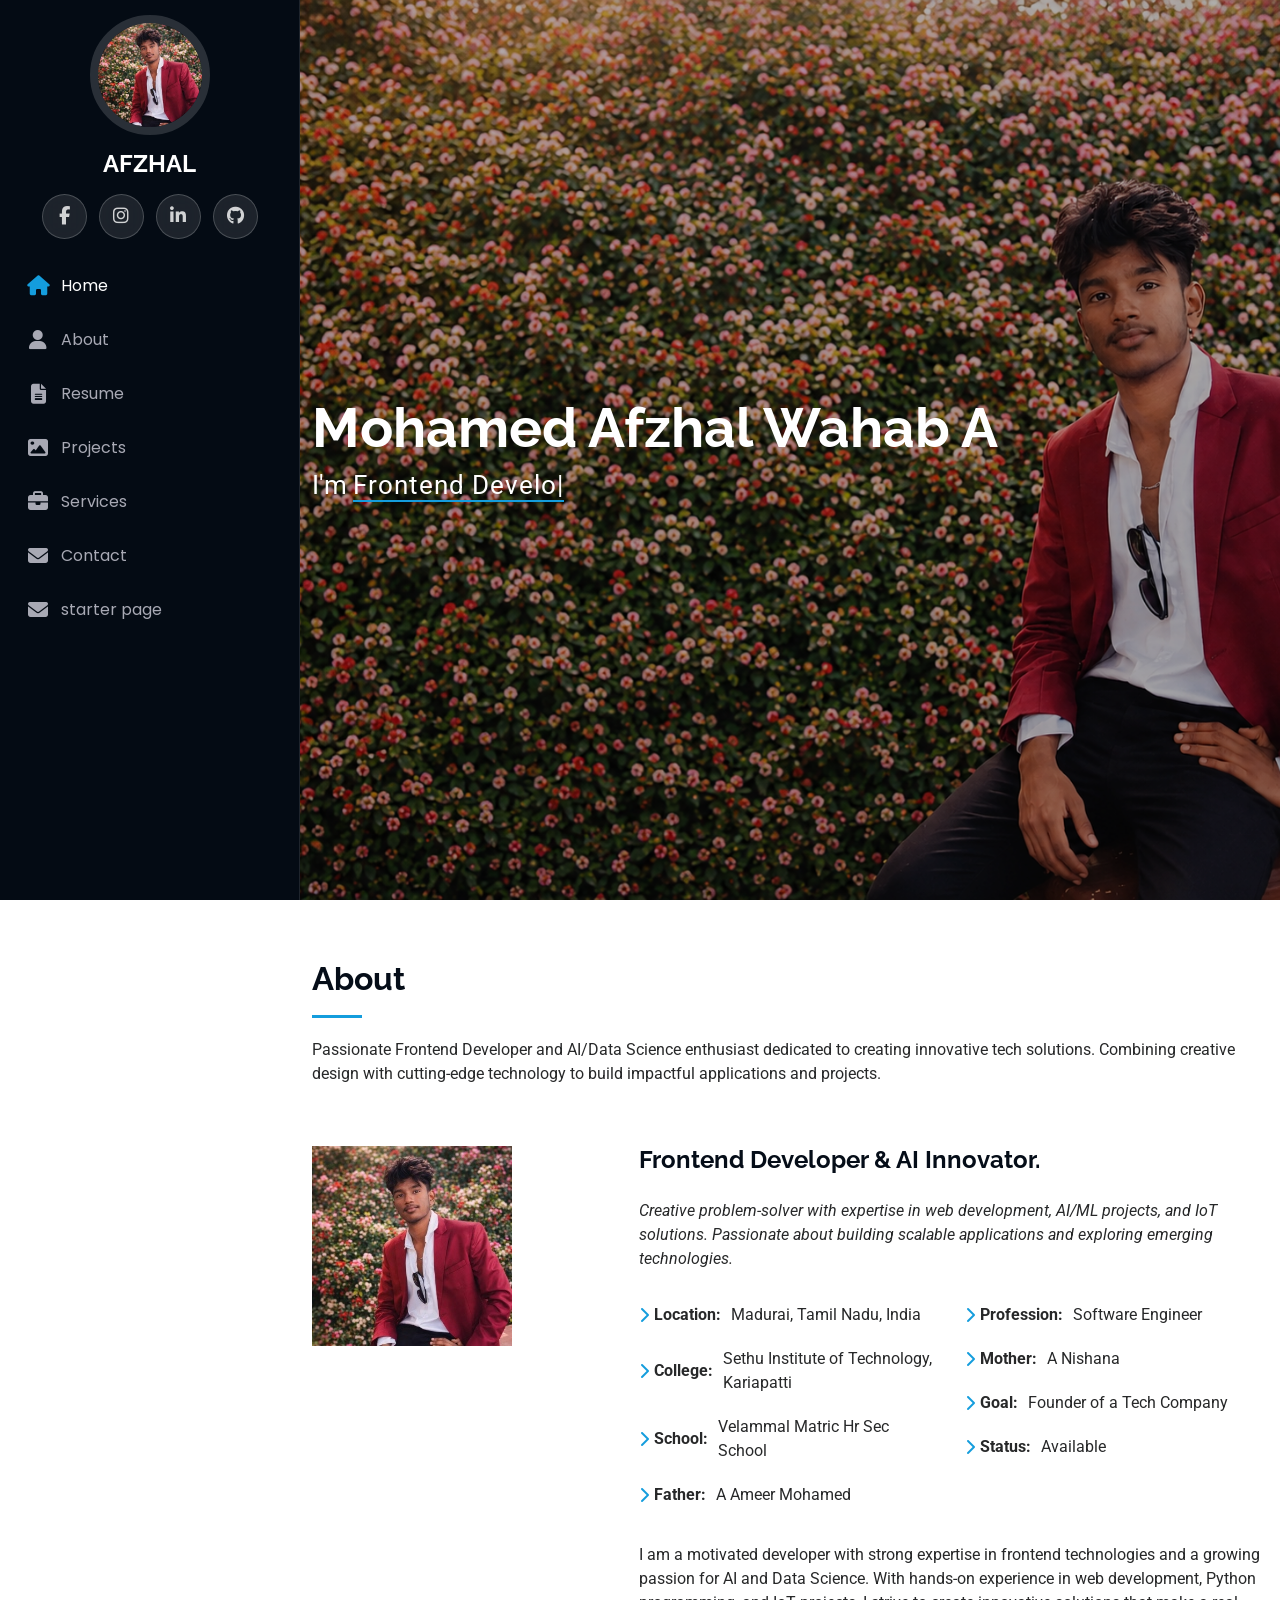
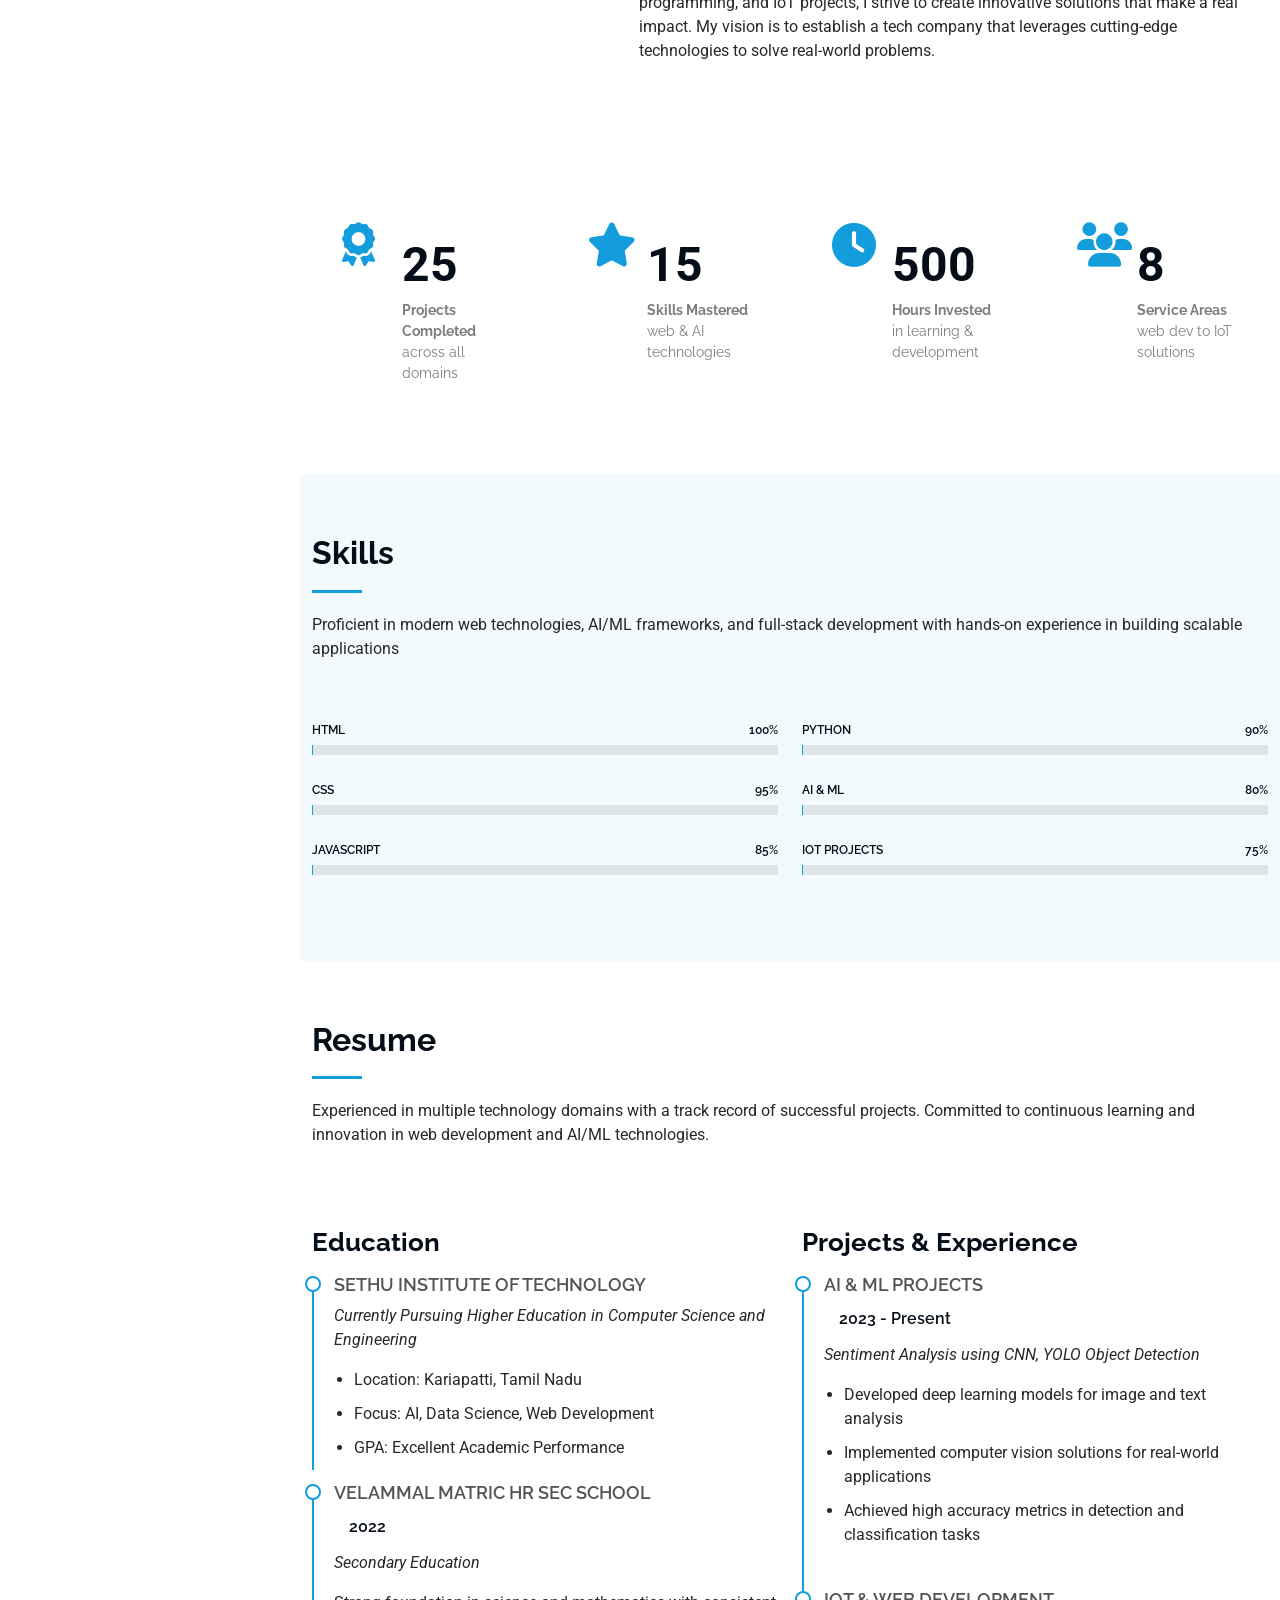
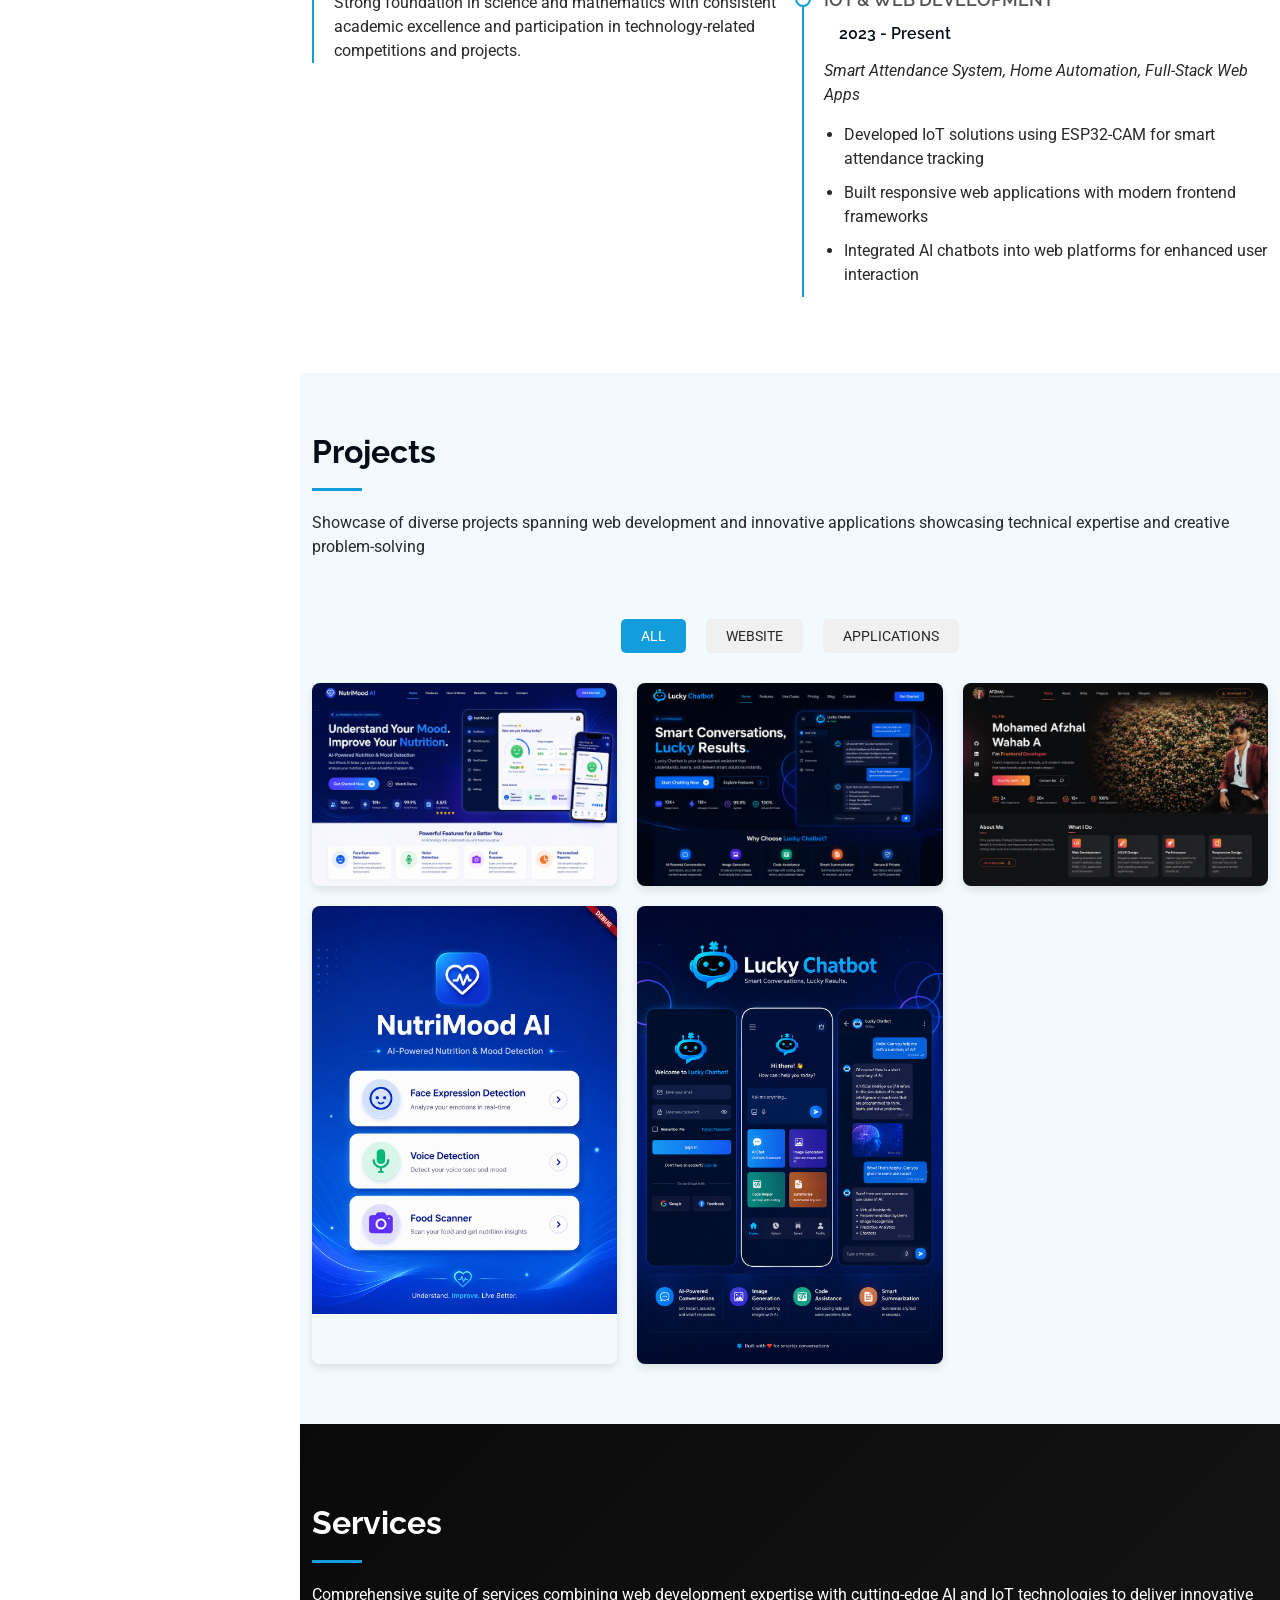
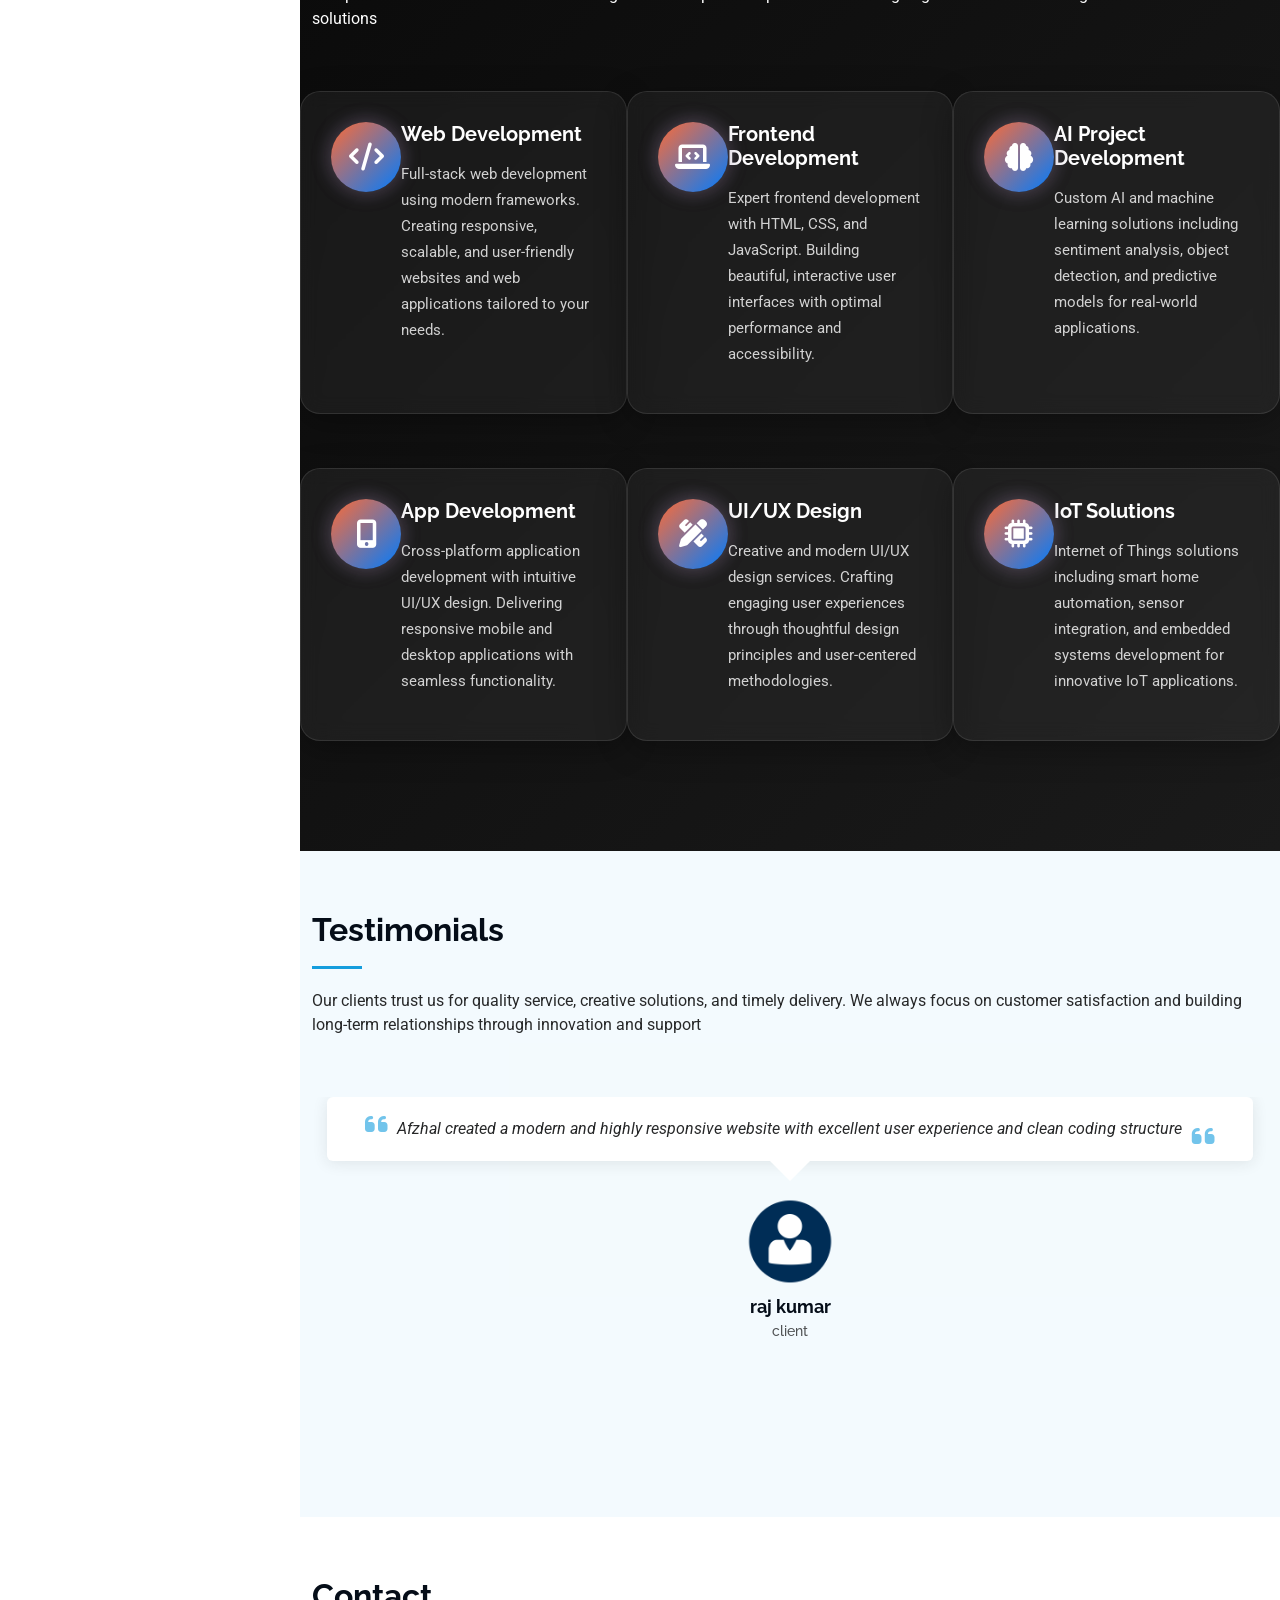
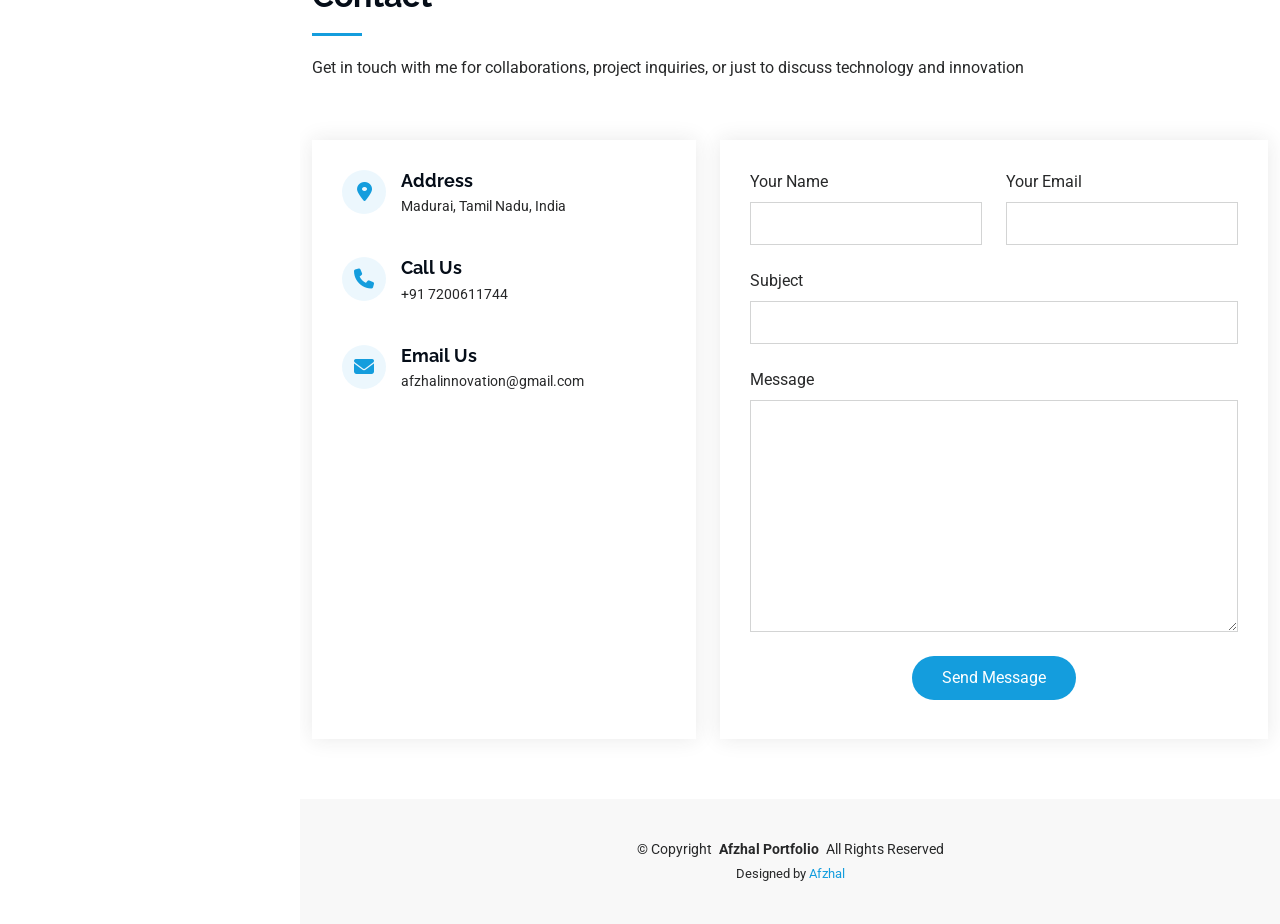
==== index.html @ 077f3b1b "Add files via upload" ====
<!DOCTYPE html>
<html lang="en">

<head>
  <meta charset="utf-8">
  <meta content="width=device-width, initial-scale=1.0" name="viewport">
  <title>Portfolio|AFZHAL</title>
  <meta content="" name="description">
  <meta content="" name="keywords">
  <link
    href="https://fonts.googleapis.com/css2?family=Roboto:ital,wght@0,100;0,300;0,400;0,500;0,700;0,900;1,100;1,300;1,400;1,500;1,700;1,900&family=Poppins:ital,wght@0,100;0,200;0,300;0,400;0,500;0,600;0,700;0,800;0,900;1,100;1,200;1,300;1,400;1,500;1,600;1,700;1,800;1,900&family=Raleway:ital,wght@0,100;0,200;0,300;0,400;0,500;0,600;0,700;0,800;0,900;1,100;1,200;1,300;1,400;1,500;1,600;1,700;1,800;1,900&display=swap"
    rel="stylesheet">
  <link href="assets/vendor/bootstrap/css/bootstrap.min.css" rel="stylesheet">
  <link href="assets/vendor/aos/aos.css" rel="stylesheet">
  <link href="assets/vendor/glightbox/css/glightbox.min.css" rel="stylesheet">
  <link href="assets/vendor/swiper/swiper-bundle.min.css" rel="stylesheet">
  <link rel="stylesheet" href="https://cdnjs.cloudflare.com/ajax/libs/font-awesome/6.5.1/css/all.min.css">
  <link href="assets/css/main.css" rel="stylesheet">


  <!-- Star Trail Animation Styles -->
  <style>
    .star-trail {
      position: fixed;
      pointer-events: none;
      z-index: 9999;
      width: 4px;
      height: 4px;
      background: radial-gradient(circle, #00c8ff 0%, #14aacb 50%, transparent 100%);
      border-radius: 50%;
      box-shadow: 0 0 6px #09c0e0, 0 0 12px #05bff8, 0 0 18px #00d4ff;
      animation: starFade 1.5s ease-out forwards;
    }

    .star-burst {
      position: fixed;
      pointer-events: none;
      z-index: 9999;
      width: 3px;
      height: 3px;
      background: radial-gradient(circle, #ff0000 0%, #db0808 50%, transparent 100%);
      border-radius: 50%;
      box-shadow: 0 0 4px #f50404, 0 0 8px #ff4d00, 0 0 12px #d83208;
      animation: starBurst 1.2s ease-out forwards;
    }

    @keyframes starFade {
      0% {
        opacity: 1;
        transform: scale(1) translateY(0);
      }
      100% {
        opacity: 0;
        transform: scale(0.3) translateY(-30px);
      }
    }

    @keyframes starBurst {
      0% {
        opacity: 1;
        transform: scale(0.5) translate(0, 0);
      }
      50% {
        opacity: 0.8;
        transform: scale(1.2) translate(var(--tx), var(--ty));
      }
      100% {
        opacity: 0;
        transform: scale(0.1) translate(var(--tx), var(--ty));
      }
    }
  </style>


  <!-- Favicon -->
<link rel="icon" type="image/png" sizes="32x32" href="assets/img/favicon.png">

<!-- Apple Touch Icon -->
<link rel="apple-touch-icon" sizes="180x180" href="assets/img/favicon.png">

<!-- Browser Theme Color -->
<meta name="theme-color" content="#0d6efd">
</head>

<body class="index-page">
  <header id="header" class="header d-flex flex-column">
    <i class="header-toggle d-xl-none fas fa-bars"></i>
    <div class="profile-img">
      <img src="assets/img/Firefly 20240618183248 (1)_cropped.png" alt="" class="img-fluid rounded-circle">
    </div>
    <a href="index.html" class="logo d-flex align-items-center justify-content-center">
      <h1 class="sitename">AFZHAL</h1>
    </a>
    <div class="social-links text-center">
      <a href="https://www.facebook.com/share/1cH2dpVrWQ/" class="facebook"><i class="fab fa-facebook-f"></i></a>
      <a href="https://www.instagram.com/afxx._.official?igsh=MWhsZW13aHhzOHo2cQ==" class="instagram"><i class="fab fa-instagram"></i></a>
      <a href="https://www.linkedin.com/in/afzhal-wahab-a-4b5b5b21a/" class="linkedin"><i class="fab fa-linkedin-in"></i></a>
      
      <a href="https://github.com/afzhal2007" class="github"><i class="fab fa-github"></i></a>
    </div>
    <nav id="navmenu" class="navmenu">
      <ul>
        <li><a href="#hero" class="active"><i class="fas fa-home navicon"></i>Home</a></li>
        <li><a href="#about"><i class="fas fa-user navicon"></i> About</a></li>
        <li><a href="#resume"><i class="fas fa-file-lines navicon"></i> Resume</a></li>
        <li><a href="#portfolio"><i class="fas fa-image navicon"></i> Projects</a></li>
        <li><a href="service-details.html"><i class="fas fa-briefcase navicon"></i> Services</a></li>
        <li><a href="#contact"><i class="fas fa-envelope navicon"></i> Contact</a></li>
        <li><a href="starter-page.html"><i class="fas fa-envelope navicon"></i> starter page</a></li>

      </ul>
    </nav>
  </header>
  <main class="main">
    <section id="hero" class="hero section">
      <img src="assets/img/pexels-pixabay-33045.png" alt="" data-aos="fade-in" class="">
      <div class="container" data-aos="fade-up" data-aos-delay="100">
        <h2 style="font-size: 55px;">Mohamed Afzhal Wahab A</h2>
        <p>I'm <span class="typed"
            data-typed-items="Frontend Developer, AI Enthusiast, Data Science Student, Web Designer, Python Developer">Frontend
            Developer</span><span class="typed-cursor typed-cursor--blink" aria-hidden="true"></span><span
            class="typed-cursor typed-cursor--blink" aria-hidden="true"></span></p>
      </div>
    </section>

    <section id="about" class="about section">
      <div class="container section-title" data-aos="fade-up">
        <h2>About</h2>
        <p>Passionate Frontend Developer and AI/Data Science enthusiast dedicated to creating innovative tech solutions.
          Combining creative design with cutting-edge technology to build impactful applications and projects.</p>
      </div>
      <div class="container" data-aos="fade-up" data-aos-delay="100">
        <div class="row gy-4 justify-content-center">
          <div class="col-lg-4">
            <img src="assets/img/my-profile-img.png" class="img-fluid" alt="">
          </div>
          <div class="col-lg-8 content">
            <h2>Frontend Developer &amp; AI Innovator.</h2>
            <p class="fst-italic py-3">Creative problem-solver with expertise in web development, AI/ML projects, and
              IoT solutions. Passionate about building scalable applications and exploring emerging technologies.</p>
            <div class="row">
              <div class="col-lg-6">
                <ul>
                  <li><i class="fas fa-chevron-right"></i> <strong>Location:</strong> <span>Madurai, Tamil Nadu,
                      India</span></li>
                  <li><i class="fas fa-chevron-right"></i> <strong>College:</strong> <span>Sethu Institute of Technology,
                      Kariapatti</span></li>
                  <li><i class="fas fa-chevron-right"></i> <strong>School:</strong> <span>Velammal Matric Hr Sec
                      School</span></li>
                  <li><i class="fas fa-chevron-right"></i> <strong>Father:</strong> <span>A Ameer Mohamed</span></li>
                </ul>
              </div>
              <div class="col-lg-6">
                <ul>
                  <li><i class="fas fa-chevron-right"></i> <strong>Profession:</strong> <span>Software Engineer</span>
                  </li>
                  <li><i class="fas fa-chevron-right"></i> <strong>Mother:</strong> <span>A Nishana</span></li>
                  <li><i class="fas fa-chevron-right"></i> <strong>Goal:</strong> <span>Founder of a Tech Company</span>
                  </li>
                  <li><i class="fas fa-chevron-right"></i> <strong>Status:</strong> <span>Available</span></li>
                </ul>
              </div>
            </div>
            <p class="py-3">I am a motivated developer with strong expertise in frontend technologies and a growing
              passion for AI and Data Science. With hands-on experience in web development, Python programming, and IoT
              projects, I strive to create innovative solutions that make a real impact. My vision is to establish a
              tech company that leverages cutting-edge technologies to solve real-world problems.</p>
          </div>
        </div>
      </div>
    </section>
    <section id="stats" class="stats section">
      <div class="container" data-aos="fade-up" data-aos-delay="100">
        <div class="row gy-4">
          <div class="col-lg-3 col-md-6">
            <div class="stats-item">
              <i class="fas fa-award"></i>
              <span data-purecounter-start="0" data-purecounter-end="25" data-purecounter-duration="1"
                class="purecounter"></span>
              <p><strong>Projects Completed</strong> <span>across all domains</span></p>
            </div>
          </div>
          <div class="col-lg-3 col-md-6">
            <div class="stats-item">
              <i class="fas fa-star"></i>
              <span data-purecounter-start="0" data-purecounter-end="15" data-purecounter-duration="1"
                class="purecounter"></span>
              <p><strong>Skills Mastered</strong> <span>web & AI technologies</span></p>
            </div>
          </div>
          <div class="col-lg-3 col-md-6">
            <div class="stats-item">
              <i class="fas fa-clock"></i>
              <span data-purecounter-start="0" data-purecounter-end="500" data-purecounter-duration="1"
                class="purecounter"></span>
              <p><strong>Hours Invested</strong> <span>in learning & development</span></p>
            </div>
          </div>
          <div class="col-lg-3 col-md-6">
            <div class="stats-item">
              <i class="fas fa-users"></i>
              <span data-purecounter-start="0" data-purecounter-end="8" data-purecounter-duration="1"
                class="purecounter"></span>
              <p><strong>Service Areas</strong> <span>web dev to IoT solutions</span></p>
            </div>
          </div>
        </div>
      </div>
    </section>
    <section id="skills" class="skills section">
      <div class="container section-title" data-aos="fade-up">
        <h2>Skills</h2>
        <p>Proficient in modern web technologies, AI/ML frameworks, and full-stack development with hands-on experience
          in building scalable applications</p>
      </div>
      <div class="container" data-aos="fade-up" data-aos-delay="100">
        <div class="row skills-content skills-animation">
          <div class="col-lg-6">
            <div class="progress">
              <span class="skill"><span>HTML</span> <i class="val">100%</i></span>
              <div class="progress-bar-wrap">
                <div class="progress-bar" role="progressbar" aria-valuenow="100" aria-valuemin="0" aria-valuemax="100">
                </div>
              </div>
            </div>
            <div class="progress">
              <span class="skill"><span>CSS</span> <i class="val">95%</i></span>
              <div class="progress-bar-wrap">
                <div class="progress-bar" role="progressbar" aria-valuenow="95" aria-valuemin="0" aria-valuemax="100">
                </div>
              </div>
            </div>
            <div class="progress">
              <span class="skill"><span>JavaScript</span> <i class="val">85%</i></span>
              <div class="progress-bar-wrap">
                <div class="progress-bar" role="progressbar" aria-valuenow="85" aria-valuemin="0" aria-valuemax="100">
                </div>
              </div>
            </div>
          </div>
          <div class="col-lg-6">
            <div class="progress">
              <span class="skill"><span>Python</span> <i class="val">90%</i></span>
              <div class="progress-bar-wrap">
                <div class="progress-bar" role="progressbar" aria-valuenow="90" aria-valuemin="0" aria-valuemax="100">
                </div>
              </div>
            </div>
            <div class="progress">
              <span class="skill"><span>AI &amp; ML</span> <i class="val">80%</i></span>
              <div class="progress-bar-wrap">
                <div class="progress-bar" role="progressbar" aria-valuenow="80" aria-valuemin="0" aria-valuemax="100">
                </div>
              </div>
            </div>
            <div class="progress">
              <span class="skill"><span>IoT Projects</span> <i class="val">75%</i></span>
              <div class="progress-bar-wrap">
                <div class="progress-bar" role="progressbar" aria-valuenow="75" aria-valuemin="0" aria-valuemax="100">
                </div>
              </div>
            </div>
          </div>
        </div>
      </div>
    </section>
    <section id="resume" class="resume section">
      <div class="container section-title" data-aos="fade-up">
        <h2>Resume</h2>
        <p>Experienced in multiple technology domains with a track record of successful projects. Committed to
          continuous learning and innovation in web development and AI/ML technologies.</p>
      </div>
      <div class="container">
        <div class="row">
          <div class="col-lg-6" data-aos="fade-up" data-aos-delay="100">
            <h3 class="resume-title">Education</h3>
            <div class="resume-item pb-0">
              <h4>Sethu Institute of Technology</h4>
              <p><em>Currently Pursuing Higher Education in Computer Science and Engineering</em></p>
              <ul>
                <li>Location: Kariapatti, Tamil Nadu</li>
                <li>Focus: AI, Data Science, Web Development</li>
                <li>GPA: Excellent Academic Performance</li>
              </ul>
            </div>
            <div class="resume-item">
              <h4>Velammal Matric Hr Sec School</h4>
              <h5>2022</h5>
              <p><em>Secondary Education</em></p>
              <p>Strong foundation in science and mathematics with consistent academic excellence and participation in
                technology-related competitions and projects.</p>
            </div>
          </div>
          <div class="col-lg-6" data-aos="fade-up" data-aos-delay="200">
            <h3 class="resume-title">Projects &amp; Experience</h3>
            <div class="resume-item">
              <h4>AI &amp; ML Projects</h4>
              <h5>2023 - Present</h5>
              <p><em>Sentiment Analysis using CNN, YOLO Object Detection</em></p>
              <ul>
                <li>Developed deep learning models for image and text analysis</li>
                <li>Implemented computer vision solutions for real-world applications</li>
                <li>Achieved high accuracy metrics in detection and classification tasks</li>
              </ul>
            </div>
            <div class="resume-item">
              <h4>IoT &amp; Web Development</h4>
              <h5>2023 - Present</h5>
              <p><em>Smart Attendance System, Home Automation, Full-Stack Web Apps</em></p>
              <ul>
                <li>Developed IoT solutions using ESP32-CAM for smart attendance tracking</li>
                <li>Built responsive web applications with modern frontend frameworks</li>
                <li>Integrated AI chatbots into web platforms for enhanced user interaction</li>
              </ul>
            </div>
          </div>
        </div>
      </div>
    </section>
    <section id="portfolio" class="portfolio section">
      <div class="container section-title" data-aos="fade-up">
        <h2>Projects</h2>
        <p>Showcase of diverse projects spanning web development and innovative applications
          showcasing technical expertise and creative problem-solving</p>
      </div>
      <div class="container">
        <ul class="portfolio-filters" data-aos="fade-up" data-aos-delay="100">
          <li data-filter="all" class="active">ALL</li>
          <li data-filter="website">WEBSITE</li>
          <li data-filter="application">APPLICATIONS</li>
        </ul>
        <div class="portfolio-container" data-aos="fade-up" data-aos-delay="200">
          <div class="portfolio-item" data-category="website">
            <img src="assets/img/portfolio/app-3.png" alt="Nutri Mood Website">
            <div class="portfolio-info">
              <h4>Nutri Mood Website</h4>
              <p>MoodBite helps users improve their health and mood through smart nutrition and wellness guidance</p>
              <a href="assets/img/portfolio/app-3.png" class="glightbox preview-link" title="Nutri Mood Website"><i class="fas fa-search-plus"></i></a>
              <a href="portfolio-details.html" class="details-link" title="More Details"><i class="fas fa-arrow-up-right-from-square"></i></a>
            </div>
          </div>
          <div class="portfolio-item" data-category="website">
            <img src="assets/img/portfolio/app-4.png" alt="Smart Attendance System">
            <div class="portfolio-info">
              <h4>Smart Attendance System</h4>
              <p>ESP32-CAM based automated attendance system with facial recognition</p>
              <a href="assets/img/portfolio/app-4.png" class="glightbox preview-link" title="Smart Attendance System"><i class="fas fa-search-plus"></i></a>
              <a href="portfolio-details.html" class="details-link" title="More Details"><i class="fas fa-arrow-up-right-from-square"></i></a>
            </div>
          </div>
          <div class="portfolio-item" data-category="website">
            <img src="assets/img/portfolio/app-5.png" alt="Portfolio Website">
            <div class="portfolio-info">
              <h4>Portfolio Website</h4>
              <p>Modern responsive portfolio showcasing projects and skills</p>
              <a href="assets/img/portfolio/app-5.png" class="glightbox preview-link" title="Portfolio Website"><i class="fas fa-search-plus"></i></a>
              <a href="portfolio-details.html" class="details-link" title="More Details"><i class="fas fa-arrow-up-right-from-square"></i></a>
            </div>
          </div>
          <div class="portfolio-item" data-category="application">
            <img src="assets/img/portfolio/app-1.png" alt="YOLO Object Detection">
            <div class="portfolio-info">
              <h4>YOLO Object Detection</h4>
              <p>Real-time object detection system using YOLO framework</p>
              <a href="assets/img/portfolio/app-1.png" class="glightbox preview-link" title="YOLO Object Detection"><i class="fas fa-search-plus"></i></a>
              <a href="portfolio-details.html" class="details-link" title="More Details"><i class="fas fa-arrow-up-right-from-square"></i></a>
            </div>
          </div>
          <div class="portfolio-item" data-category="application">
            <img src="assets/img/portfolio/app-2.png" alt="Lucky Chatbot App">
            <div class="portfolio-info">
              <h4>Lucky Chatbot App</h4>
              <p>Intelligent conversational AI integrated into responsive app platform</p>
              <a href="assets/img/portfolio/app-2.png" class="glightbox preview-link" title="Lucky Chatbot App"><i class="fas fa-search-plus"></i></a>
              <a href="portfolio-details.html" class="details-link" title="More Details"><i class="fas fa-arrow-up-right-from-square"></i></a>
            </div>
          </div>
        </div>
      </div>
    </section>
    <section id="services" class="services section">
      <div class="container section-title" data-aos="fade-up">
        <h2>Services</h2>
        <p>Comprehensive suite of services combining web development expertise with cutting-edge AI and IoT technologies
          to deliver innovative solutions</p>
      </div>
      <div class="container">
        <div class="row gy-4">
          <div class="col-lg-4 col-md-6 service-item d-flex" data-aos="fade-up" data-aos-delay="100">
            <div class="icon flex-shrink-0"><i class="fas fa-code"></i></div>
            <div>
              <h4 class="title"><a href="service-details.html" class="stretched-link">Web Development</a></h4>
              <p class="description">Full-stack web development using modern frameworks. Creating responsive, scalable,
                and user-friendly websites and web applications tailored to your needs.</p>
            </div>
          </div>
          <div class="col-lg-4 col-md-6 service-item d-flex" data-aos="fade-up" data-aos-delay="200">
            <div class="icon flex-shrink-0"><i class="fas fa-laptop-code"></i></div>
            <div>
              <h4 class="title"><a href="service-details.html" class="stretched-link">Frontend Development</a></h4>
              <p class="description">Expert frontend development with HTML, CSS, and JavaScript. Building beautiful,
                interactive user interfaces with optimal performance and accessibility.</p>
            </div>
          </div>
          <div class="col-lg-4 col-md-6 service-item d-flex" data-aos="fade-up" data-aos-delay="300">
            <div class="icon flex-shrink-0"><i class="fas fa-brain"></i></div>
            <div>
              <h4 class="title"><a href="service-details.html" class="stretched-link">AI Project Development</a></h4>
              <p class="description">Custom AI and machine learning solutions including sentiment analysis, object
                detection, and predictive models for real-world applications.</p>
            </div>
          </div>
          <div class="col-lg-4 col-md-6 service-item d-flex" data-aos="fade-up" data-aos-delay="400">
            <div class="icon flex-shrink-0"><i class="fas fa-mobile-screen-button"></i></div>
            <div>
              <h4 class="title"><a href="service-details.html" class="stretched-link">App Development</a></h4>
              <p class="description">Cross-platform application development with intuitive UI/UX design. Delivering
                responsive mobile and desktop applications with seamless functionality.</p>
            </div>
          </div>
          <div class="col-lg-4 col-md-6 service-item d-flex" data-aos="fade-up" data-aos-delay="500">
            <div class="icon flex-shrink-0"><i class="fas fa-pen-ruler"></i></div>
            <div>
              <h4 class="title"><a href="service-details.html" class="stretched-link">UI/UX Design</a></h4>
              <p class="description">Creative and modern UI/UX design services. Crafting engaging user experiences
                through thoughtful design principles and user-centered methodologies.</p>
            </div>
          </div>
          <div class="col-lg-4 col-md-6 service-item d-flex" data-aos="fade-up" data-aos-delay="600">
            <div class="icon flex-shrink-0"><i class="fas fa-microchip"></i></div>
            <div>
              <h4 class="title"><a href="service-details.html" class="stretched-link">IoT Solutions</a></h4>
              <p class="description">Internet of Things solutions including smart home automation, sensor integration,
                and embedded systems development for innovative IoT applications.</p>
            </div>
          </div>
        </div>
      </div>
    </section>
    <section id="testimonials" class="testimonials section">
      <div class="container section-title" data-aos="fade-up">
        <h2>Testimonials</h2>
        <p>Our clients trust us for quality service, creative solutions, and timely delivery. We always focus on customer satisfaction and building long-term relationships through innovation and support</p>
      </div>
      <div class="container" data-aos="fade-up" data-aos-delay="100">
        <div class="swiper init-swiper">
          <script type="application/json" class="swiper-config">
            {
              "loop": true,
              "speed": 600,
              "autoplay": {
                "delay": 5000
              },
              "slidesPerView": "auto",
              "pagination": {
                "el": ".swiper-pagination",
                "type": "bullets",
                "clickable": true
              },
              "breakpoints": {
                "320": {
                  "slidesPerView": 1,
                  "spaceBetween": 40
                },
                "1200": {
                  "slidesPerView": 3,
                  "spaceBetween": 1
                }
              }
            }
          </script>
          <div class="swiper-wrapper">
            <div class="swiper-slide">
              <div class="testimonial-item">
                <p><i class="fas fa-quote-left quote-icon-left"></i> <span>Afzhal created a modern and highly responsive website with excellent user experience and clean coding structure</span> <i class="fas fa-quote-right quote-icon-right"></i></p>
                <img src="assets/img/testimonials/testimonials-1.png" class="testimonial-img" alt="">
                <h3>raj kumar</h3>
                <h4>client</h4>
              </div>
            </div>
            <div class="swiper-slide">
              <div class="testimonial-item">
                <p><i class="fas fa-quote-left quote-icon-left"></i> <span>The project was delivered on time with premium-quality design and smooth performance</span> <i class="fas fa-quote-right quote-icon-right"></i></p>
                <img src="assets/img/testimonials/testimonials-2.png" class="testimonial-img" alt="">
                <h3>Deepak</h3>
                <h4>client</h4>
              </div>
            </div>
            <div class="swiper-slide">
              <div class="testimonial-item">
                <p><i class="fas fa-quote-left quote-icon-left"></i> <span>Creative developer with innovative ideas in AI, IoT, and full-stack web projects</span> <i class="fas fa-quote-right quote-icon-right"></i></p>
                <img src="assets/img/testimonials/testimonials-3.png" class="testimonial-img" alt="">
                <h3>Priya</h3>
                <h4>client</h4>
              </div>
            </div>
            <div class="swiper-slide">
              <div class="testimonial-item">
                <p><i class="fas fa-quote-left quote-icon-left"></i> <span>Afzhal has strong problem-solving skills and builds smart solutions using modern technologies</span> <i class="fas fa-quote-right quote-icon-right"></i></p>
                <img src="assets/img/testimonials/testimonials-4.png" class="testimonial-img" alt="">

                <h3>Bala</h3>
                <h4>client</h4>
              </div>
            </div>
            <div class="swiper-slide">
              <div class="testimonial-item">
                <p><i class="fas fa-quote-left quote-icon-left"></i> <span>One of the most dedicated student developers with excellent technical and design skills</span> <i class="fas fa-quote-right quote-icon-right"></i></p>
                <img src="assets/img/testimonials/testimonials-5.png" class="testimonial-img" alt="">
                <h3>Varshan kumar</h3>
                <h4>client</h4>
              </div>
            </div>
          </div>
          <div class="swiper-pagination"></div>
        </div>
      </div>
    </section>
    <section id="contact" class="contact section">
      <div class="container section-title" data-aos="fade-up">
        <h2>Contact</h2>
        <p>Get in touch with me for collaborations, project inquiries, or just to discuss technology and innovation</p>
      </div>
      <div class="container" data-aos="fade-up" data-aos-delay="100">
        <div class="row gy-4">
          <div class="col-lg-5">
            <div class="info-wrap">
              <div class="info-item d-flex" data-aos="fade-up" data-aos-delay="200">
                <i class="fas fa-map-marker-alt flex-shrink-0"></i>
                <div>
                  <h3>Address</h3>
                  <p>Madurai, Tamil Nadu, India</p>
                </div>
              </div>
              <div class="info-item d-flex" data-aos="fade-up" data-aos-delay="300">
                <i class="fas fa-phone flex-shrink-0"></i>
                <div>
                  <h3>Call Us</h3>
                  <p>+91 7200611744</p>
                </div>
              </div>
              <div class="info-item d-flex" data-aos="fade-up" data-aos-delay="400">
                <i class="fas fa-envelope flex-shrink-0"></i>
                <div>
                  <h3>Email Us</h3>
                  <p>afzhalinnovation@gmail.com</p>
                </div>
              </div>
              <iframe
                src="https://www.google.com/maps/embed?pb=!1m18!1m12!1m3!1d3932.9869969823215!2d78.12146!3d9.9252!2m3!1f0!2f0!3f0!3m2!1i1024!2i768!4f13.1!3m3!1m2!1s0x3b00c58ff27f3f9b%3A0x7c0e0c0c0c0c0c0c!2sMadurai%2C%20Tamil%20Nadu!5e0!3m2!1sen!2sin!4v1676961268712"
                frameborder="0" style="border:0; width: 100%; height: 270px;" allowfullscreen="" loading="lazy"
                referrerpolicy="no-referrer-when-downgrade"></iframe>
            </div>
          </div>
          <div class="col-lg-7">
            <form action="forms/contact.php" method="post" class="php-email-form" data-aos="fade-up"
              data-aos-delay="200">
              <div class="row gy-4">
                <div class="col-md-6">
                  <label for="name-field" class="pb-2">Your Name</label>
                  <input type="text" name="name" id="name-field" class="form-control" required="">
                </div>
                <div class="col-md-6">
                  <label for="email-field" class="pb-2">Your Email</label>
                  <input type="email" class="form-control" name="email" id="email-field" required="">
                </div>
                <div class="col-md-12">
                  <label for="subject-field" class="pb-2">Subject</label>
                  <input type="text" class="form-control" name="subject" id="subject-field" required="">
                </div>
                <div class="col-md-12">
                  <label for="message-field" class="pb-2">Message</label>
                  <textarea class="form-control" name="message" rows="10" id="message-field" required=""></textarea>
                </div>
                <div class="col-md-12 text-center">
                  <div class="loading">Loading</div>
                  <div class="error-message"></div>
                  <div class="sent-message">Your message has been sent. Thank you!</div>
                  <button type="submit">Send Message</button>
                </div>
              </div>
            </form>
          </div>
        </div>
      </div>
    </section>
  </main>
  <footer id="footer" class="footer position-relative">
    <div class="container">
      <div class="copyright text-center">
        <p>© <span>Copyright</span> <strong class="px-1 sitename">Afzhal Portfolio</strong> <span>All Rights Reserved</span>
        </p>
      </div>
      <div class="credits">
        Designed by <a href="#">Afzhal</a>
      </div>
    </div>
  </footer>
  <a href="#" id="scroll-top" class="scroll-top d-flex align-items-center justify-content-center"><i
      class="fas fa-arrow-up"></i></a>
  <div id="preloader"></div>
  <script src="assets/vendor/bootstrap/js/bootstrap.bundle.min.js"></script>
  <script src="assets/vendor/php-email-form/validate.js"></script>
  <script src="assets/vendor/aos/aos.js"></script>
  <script src="assets/vendor/typed.js/typed.umd.js"></script>
  <script src="assets/vendor/purecounter/purecounter_vanilla.js"></script>
  <script src="assets/vendor/waypoints/noframework.waypoints.js"></script>
  <script src="assets/vendor/glightbox/js/glightbox.min.js"></script>
  <script src="assets/vendor/swiper/swiper-bundle.min.js"></script>
  <script src="assets/js/main.js"></script>

  <!-- Star Trail Animation JavaScript -->
  <script>
    class StarTrail {
      constructor() {
        this.stars = [];
        this.maxStars = 50; // Limit for performance
        this.lastMouseX = 0;
        this.lastMouseY = 0;
        this.throttleDelay = 16; // ~60fps
        this.lastTrailTime = 0;

        this.init();
      }

      init() {
        // Mouse events
        document.addEventListener('mousemove', this.handleMouseMove.bind(this));
        document.addEventListener('click', this.handleClick.bind(this));

        // Touch events for mobile
        document.addEventListener('touchmove', this.handleTouchMove.bind(this), { passive: true });
        document.addEventListener('touchstart', this.handleTouchStart.bind(this), { passive: true });

        // Cleanup old stars periodically
        setInterval(() => this.cleanup(), 1000);
      }

      handleMouseMove(e) {
        const now = Date.now();
        if (now - this.lastTrailTime < this.throttleDelay) return;

        this.lastTrailTime = now;
        this.createTrailStar(e.clientX, e.clientY);
      }

      handleTouchMove(e) {
        const now = Date.now();
        if (now - this.lastTrailTime < this.throttleDelay) return;

        this.lastTrailTime = now;
        const touch = e.touches[0];
        this.createTrailStar(touch.clientX, touch.clientY);
      }

      handleClick(e) {
        this.createBurst(e.clientX, e.clientY);
      }

      handleTouchStart(e) {
        const touch = e.touches[0];
        this.createBurst(touch.clientX, touch.clientY);
      }

      createTrailStar(x, y) {
        if (this.stars.length >= this.maxStars) {
          this.cleanup();
        }

        const star = document.createElement('div');
        star.className = 'star-trail';
        star.style.left = x - 2 + 'px'; // Center the star
        star.style.top = y - 2 + 'px';

        document.body.appendChild(star);
        this.stars.push(star);

        // Remove star after animation
        setTimeout(() => {
          if (star.parentNode) {
            star.parentNode.removeChild(star);
            const index = this.stars.indexOf(star);
            if (index > -1) this.stars.splice(index, 1);
          }
        }, 1500);
      }

      createBurst(x, y) {
        const burstCount = Math.random() * 8 + 12; // 12-20 stars

        for (let i = 0; i < burstCount; i++) {
          setTimeout(() => {
            this.createBurstStar(x, y);
          }, i * 20); // Stagger the burst
        }
      }

      createBurstStar(centerX, centerY) {
        if (this.stars.length >= this.maxStars) {
          this.cleanup();
        }

        const star = document.createElement('div');
        star.className = 'star-burst';
        star.style.left = centerX - 1.5 + 'px';
        star.style.top = centerY - 1.5 + 'px';

        // Random direction for burst
        const angle = Math.random() * Math.PI * 2;
        const distance = Math.random() * 100 + 50;
        const tx = Math.cos(angle) * distance;
        const ty = Math.sin(angle) * distance;

        star.style.setProperty('--tx', tx + 'px');
        star.style.setProperty('--ty', ty + 'px');

        document.body.appendChild(star);
        this.stars.push(star);

        // Remove star after animation
        setTimeout(() => {
          if (star.parentNode) {
            star.parentNode.removeChild(star);
            const index = this.stars.indexOf(star);
            if (index > -1) this.stars.splice(index, 1);
          }
        }, 1200);
      }

      cleanup() {
        // Remove stars that are no longer in DOM or too old
        this.stars = this.stars.filter(star => {
          if (!star.parentNode) return false;

          const rect = star.getBoundingClientRect();
          // Remove if off screen
          if (rect.bottom < 0 || rect.top > window.innerHeight ||
              rect.right < 0 || rect.left > window.innerWidth) {
            star.parentNode.removeChild(star);
            return false;
          }
          return true;
        });
      }
    }

    // Initialize when DOM is ready
    if (document.readyState === 'loading') {
      document.addEventListener('DOMContentLoaded', () => new StarTrail());
    } else {
      new StarTrail();
    }
  </script>

</body>

</html>
---- assets/css/main.css ----
/**
* Template Name: iPortfolio
* Template URL: https://bootstrapmade.com/iportfolio-bootstrap-portfolio-websites-template/
* Updated: Jun 14 2024 with Bootstrap v5.3.3
* Author: BootstrapMade.com
* License: https://bootstrapmade.com/license/
*/

/*--------------------------------------------------------------
# Font & Color Variables
# Help: https://bootstrapmade.com/color-system/
--------------------------------------------------------------*/
/* Fonts */
:root {
  --default-font: "Roboto",  system-ui, -apple-system, "Segoe UI", Roboto, "Helvetica Neue", Arial, "Noto Sans", "Liberation Sans", sans-serif, "Apple Color Emoji", "Segoe UI Emoji", "Segoe UI Symbol", "Noto Color Emoji";
  --heading-font: "Raleway",  sans-serif;
  --nav-font: "Poppins",  sans-serif;
}

/* Global Colors - The following color variables are used throughout the website. Updating them here will change the color scheme of the entire website */
:root { 
  --background-color: #ffffff; /* Background color for the entire website, including individual sections */
  --default-color: #272829; /* Default color used for the majority of the text content across the entire website */
  --heading-color: #050d18; /* Color for headings, subheadings and title throughout the website */
  --accent-color: #149ddd; /* Accent color that represents your brand on the website. It's used for buttons, links, and other elements that need to stand out */
  --contrast-color: #ffffff; /* The contrast color is used for elements when the background color is one of the heading, accent, or default colors. Its purpose is to ensure proper contrast and readability when placed over these more dominant colors */
}

/* Nav Menu Colors - The following color variables are used specifically for the navigation menu. They are separate from the global colors to allow for more customization options */
:root {
  --nav-color: #a8a9b4;  /* The default color of the main navmenu links */
  --nav-hover-color: #ffffff; /* Applied to main navmenu links when they are hovered over or active */
  --nav-dropdown-background-color: #ffffff; /* Used as the background color for dropdown items that appear when hovering over primary navigation items */
  --nav-dropdown-color: #212529; /* Used for navigation links of the dropdown items in the navigation menu. */
  --nav-dropdown-hover-color: #149ddd; /* Similar to --nav-hover-color, this color is applied to dropdown navigation links when they are hovered over. */
}

/* Template Custom Colors */
:root {
  --header-background-color: #040b14;
  --header-color: #ffffff;
}

/* Smooth scroll */
:root {
  scroll-behavior: smooth;
}

/*--------------------------------------------------------------
# General
--------------------------------------------------------------*/
body {
  color: var(--default-color);
  background-color: var(--background-color);
  font-family: var(--default-font);
}

a {
  color: var(--accent-color);
  text-decoration: none;
  transition: 0.3s;
}

a:hover {
  color: color-mix(in srgb, var(--accent-color), transparent 25%);
  text-decoration: none;
}

h1,
h2,
h3,
h4,
h5,
h6 {
  color: var(--heading-color);
  font-family: var(--heading-font);
}

/*--------------------------------------------------------------
# Global Header
--------------------------------------------------------------*/
.header {
  --background-color: var(--header-background-color);
  --default-color: var(--header-color);
  --heading-color: var(--header-color);
  color: var(--default-color);
  background-color: var(--background-color);
  position: fixed;
  top: 0;
  left: 0;
  bottom: 0;
  padding: 0 15px;
  width: 300px;
  transition: all ease-in-out 0.3s;
  overflow-y: auto;
  z-index: 997;
  border-right: 1px solid color-mix(in srgb, var(--default-color), transparent 90%);
}

.header .profile-img img {
  margin: 15px auto;
  display: block;
  width: 120px;
  border: 8px solid color-mix(in srgb, var(--default-color), transparent 85%);
}

.header .logo {
  line-height: 1;
  margin-bottom: 15px;
}

.header .logo img {
  max-height: 32px;
  margin-right: 8px;
}

.header .logo h1 {
  font-size: 24px;
  margin: 0;
  font-weight: 700;
  color: var(--heading-color);
}

.header .social-links {
  margin: 0 0 20px 0;
}

.header .social-links a {
  font-size: 18px;
  display: inline-flex;
  align-items: center;
  justify-content: center;
  background: rgba(255, 255, 255, 0.1);
  color: rgba(255, 255, 255, 0.8);
  margin: 0 4px;
  border-radius: 50%;
  text-align: center;
  width: 45px;
  height: 45px;
  transition: all 0.3s ease;
  backdrop-filter: blur(10px);
  border: 1px solid rgba(255, 255, 255, 0.2);
}

.header .social-links a:hover {
  color: #ffffff;
  background: linear-gradient(135deg, #ff6b35, #007bff);
  transform: translateY(-3px);
  box-shadow: 0 5px 15px rgba(255, 107, 53, 0.4), 0 5px 15px rgba(0, 123, 255, 0.4);
}

@media (min-width: 1200px) {

  .header~main,
  .header~#footer {
    margin-left: 300px;
  }
}

@media (max-width: 1199px) {
  .header {
    left: -100%;
  }
}

.header.header-show {
  left: 0;
}

.header .header-toggle {
  color: var(--contrast-color);
  background-color: var(--accent-color);
  font-size: 22px;
  display: flex;
  align-items: center;
  justify-content: center;
  width: 40px;
  height: 40px;
  border-radius: 50%;
  cursor: pointer;
  position: fixed;
  top: 15px;
  right: 15px;
  z-index: 9999;
  transition: background-color 0.3s;
}

.header .header-toggle:hover {
  color: var(--contrast-color);
  background-color: color-mix(in srgb, var(--accent-color) 90%, white 15%);
}

/*--------------------------------------------------------------
# Navigation Menu
--------------------------------------------------------------*/
.mobile-nav-toggle {
  display: none;
}

.navmenu {
  padding: 0;
  z-index: 9997;
}

.navmenu ul {
  list-style: none;
  padding: 0 0 20px 0;
  margin: 0;
}

.navmenu a,
.navmenu a:focus {
  color: var(--nav-color);
  padding: 15px 10px;
  font-family: var(--nav-font);
  font-size: 16px;
  font-weight: 400;
  display: flex;
  align-items: center;
  white-space: nowrap;
  transition: 0.3s;
  width: 100%;
}

.navmenu a .navicon,
.navmenu a:focus .navicon {
  font-size: 20px;
  margin-right: 10px;
  width: 26px;
  text-align: center;
}

.navmenu a .toggle-dropdown,
.navmenu a:focus .toggle-dropdown {
  font-size: 12px;
  line-height: 0;
  margin-left: auto;
  width: 30px;
  height: 30px;
  display: flex;
  align-items: center;
  justify-content: center;
  border-radius: 50%;
  transition: 0.3s;
  flex-shrink: 0;
  background-color: color-mix(in srgb, var(--accent-color), transparent 90%);
}

.navmenu a .toggle-dropdown:hover,
.navmenu a:focus .toggle-dropdown:hover {
  background-color: var(--accent-color);
  color: var(--contrast-color);
}

.navmenu a:hover,
.navmenu .active,
.navmenu .active:focus {
  color: var(--nav-hover-color);
}

.navmenu a:hover .navicon,
.navmenu .active .navicon,
.navmenu .active:focus .navicon {
  color: var(--accent-color);
}

.navmenu .active .toggle-dropdown,
.navmenu .active:focus .toggle-dropdown {
  background-color: var(--accent-color);
  color: var(--contrast-color);
  transform: rotate(180deg);
}

.navmenu .dropdown {
  display: block;
}

.navmenu .dropdown a,
.navmenu .dropdown a:focus {
  color: --nav-dropdown-color;
}

.navmenu .dropdown a:hover,
.navmenu .dropdown .active,
.navmenu .dropdown .active:focus {
  color: var(--nav-dropdown-hover-color);
}

.navmenu .dropdown ul {
  position: static;
  display: none;
  z-index: 99;
  padding: 5px 10px;
  margin: 5px 10px;
  background-color: var(--nav-dropdown-background-color);
  border: 1px solid color-mix(in srgb, var(--default-color), transparent 90%);
  box-shadow: none;
  transition: all 0.5s ease-in-out;
}

.navmenu .dropdown ul ul {
  background-color: rgba(33, 37, 41, 0.1);
}

.navmenu .dropdown>.dropdown-active {
  display: block;
  background-color: rgba(33, 37, 41, 0.03);
}

/*--------------------------------------------------------------
# Global Footer
--------------------------------------------------------------*/
.footer {
  --background-color: color-mix(in srgb, var(--default-color), transparent 97%);
  color: var(--default-color);
  background-color: var(--background-color);
  font-size: 14px;
  padding: 40px 0;
  position: relative;
}

.footer .copyright p {
  margin-bottom: 0;
}

.footer .credits {
  margin-top: 4px;
  font-size: 13px;
  text-align: center;
}

/*--------------------------------------------------------------
# Preloader
--------------------------------------------------------------*/
#preloader {
  position: fixed;
  inset: 0;
  z-index: 999999;
  overflow: hidden;
  background: var(--background-color);
  transition: all 0.6s ease-out;
}

#preloader:before {
  content: "";
  position: fixed;
  top: calc(50% - 30px);
  left: calc(50% - 30px);
  border: 6px solid #ffffff;
  border-color: var(--accent-color) transparent var(--accent-color) transparent;
  border-radius: 50%;
  width: 60px;
  height: 60px;
  animation: animate-preloader 1.5s linear infinite;
}

@keyframes animate-preloader {
  0% {
    transform: rotate(0deg);
  }

  100% {
    transform: rotate(360deg);
  }
}

/*--------------------------------------------------------------
# Scroll Top Button
--------------------------------------------------------------*/
.scroll-top {
  position: fixed;
  visibility: hidden;
  opacity: 0;
  right: 15px;
  bottom: -15px;
  z-index: 99999;
  background-color: var(--accent-color);
  width: 44px;
  height: 44px;
  border-radius: 50px;
  transition: all 0.4s;
}

.scroll-top i {
  font-size: 24px;
  color: var(--contrast-color);
  line-height: 0;
}

.scroll-top:hover {
  background-color: color-mix(in srgb, var(--accent-color), transparent 20%);
  color: var(--contrast-color);
}

.scroll-top.active {
  visibility: visible;
  opacity: 1;
  bottom: 15px;
}

/*--------------------------------------------------------------
# Disable aos animation delay on mobile devices
--------------------------------------------------------------*/
@media screen and (max-width: 768px) {
  [data-aos-delay] {
    transition-delay: 0 !important;
  }
}

/*--------------------------------------------------------------
# Global Page Titles & Breadcrumbs
--------------------------------------------------------------*/
.page-title {
  --background-color: color-mix(in srgb, var(--default-color), transparent 96%);
  color: var(--default-color);
  background-color: var(--background-color);
  padding: 25px 0;
  position: relative;
}

.page-title h1 {
  font-size: 24px;
  font-weight: 700;
}

.page-title .breadcrumbs ol {
  display: flex;
  flex-wrap: wrap;
  list-style: none;
  padding: 0;
  margin: 0;
  font-size: 14px;
  font-weight: 400;
}

.page-title .breadcrumbs ol li+li {
  padding-left: 10px;
}

.page-title .breadcrumbs ol li+li::before {
  content: "/";
  display: inline-block;
  padding-right: 10px;
  color: color-mix(in srgb, var(--default-color), transparent 70%);
}

/*--------------------------------------------------------------
# Global Sections
--------------------------------------------------------------*/
section,
.section {
  color: var(--default-color);
  background-color: var(--background-color);
  padding: 60px 0;
  overflow: clip;
}

/*--------------------------------------------------------------
# Global Section Titles
--------------------------------------------------------------*/
.section-title {
  padding-bottom: 60px;
  position: relative;
}

.section-title h2 {
  font-size: 32px;
  font-weight: 700;
  margin-bottom: 20px;
  padding-bottom: 20px;
  position: relative;
}

.services .section-title h2,
.services .section-title p {
  color: #ffffff;
}

.section-title h2:after {
  content: "";
  position: absolute;
  display: block;
  width: 50px;
  height: 3px;
  background: var(--accent-color);
  left: 0;
  bottom: 0;
}

.section-title p {
  margin-bottom: 0;
}

/*--------------------------------------------------------------
# Hero Section
--------------------------------------------------------------*/
.hero {
  --default-color: #ffffff;
  --background-color: #000000;
  --heading-color: #ffffff;
  width: 100%;
  min-height: 100vh;
  position: relative;
  padding: 80px 0;
  display: flex;
  align-items: center;
  justify-content: center;
}

.hero img {
  position: absolute;
  inset: 0;
  display: block;
  width: 100%;
  height: 100%;
  object-fit: cover;
  z-index: 1;
}

.hero:before {
  content: "";
  background: color-mix(in srgb, var(--background-color), transparent 70%);
  position: absolute;
  inset: 0;
  z-index: 2;
}

.hero .container {
  position: relative;
  z-index: 3;
}

.hero h2 {
  margin: 0;
  font-size: 64px;
  font-weight: 700;
}

.hero p {
  margin: 5px 0 0 0;
  font-size: 26px;
}

.hero p span {
  letter-spacing: 1px;
  border-bottom: 2px solid var(--accent-color);
}

.hero .social-links {
  margin-top: 25px;
}

.hero .social-links a {
  font-size: 24px;
  display: inline-flex;
  align-items: center;
  justify-content: center;
  color: color-mix(in srgb, var(--default-color), transparent 50%);
  line-height: 1;
  margin-right: 20px;
  transition: transform 0.3s, color 0.3s;
}

.hero .social-links a:hover {
  color: var(--accent-color);
}

@media (max-width: 768px) {
  .hero h2 {
    font-size: 32px;
  }

  .hero p {
    font-size: 20px;
  }
}

/*--------------------------------------------------------------
# About Section
--------------------------------------------------------------*/
.about .content h2 {
  font-weight: 700;
  font-size: 24px;
}

.about .content ul {
  list-style: none;
  padding: 0;
}

.about .content ul li {
  margin-bottom: 20px;
  display: flex;
  align-items: center;
}

.about .content ul strong {
  margin-right: 10px;
}

.about .content ul i {
  font-size: 16px;
  margin-right: 5px;
  color: var(--accent-color);
  line-height: 0;
}

/*--------------------------------------------------------------
# Stats Section
--------------------------------------------------------------*/
.stats .stats-item {
  padding: 30px;
  width: 100%;
}

.stats .stats-item i {
  color: var(--accent-color);
  display: block;
  font-size: 44px;
  float: left;
  line-height: 0;
}

.stats .stats-item .purecounter {
  color: var(--heading-color);
  font-size: 48px;
  line-height: 40px;
  display: block;
  font-weight: 700;
  margin-left: 60px;
}

.stats .stats-item p {
  color: color-mix(in srgb, var(--default-color), transparent 40%);
  padding: 15px 0 0 0;
  margin: 0 0 0 60px;
  font-family: var(--heading-font);
  font-size: 14px;
}

/*--------------------------------------------------------------
# Skills Section
--------------------------------------------------------------*/
.skills {
  --background-color: color-mix(in srgb, var(--accent-color), transparent 95%);
}

.skills .progress {
  height: 60px;
  display: block;
  background: none;
  border-radius: 0;
}

.skills .progress .skill {
  color: var(--heading-color);
  padding: 0;
  margin: 0 0 6px 0;
  text-transform: uppercase;
  display: block;
  font-weight: 600;
  font-family: var(--heading-font);
}

.skills .progress .skill .val {
  float: right;
  font-style: normal;
}

.skills .progress-bar-wrap {
  background: color-mix(in srgb, var(--default-color), transparent 90%);
  height: 10px;
}

.skills .progress-bar {
  width: 1px;
  height: 10px;
  transition: 0.9s;
  background-color: var(--accent-color);
}

/*--------------------------------------------------------------
# Resume Section
--------------------------------------------------------------*/
.resume .resume-title {
  color: var(--heading-color);
  font-size: 26px;
  font-weight: 700;
  margin-top: 20px;
  margin-bottom: 20px;
}

.resume .resume-item {
  padding: 0 0 20px 20px;
  margin-top: -2px;
  border-left: 2px solid var(--accent-color);
  position: relative;
}

.resume .resume-item h4 {
  line-height: 18px;
  font-size: 18px;
  font-weight: 600;
  text-transform: uppercase;
  color: color-mix(in srgb, var(--default-color), transparent 20%);
  margin-bottom: 10px;
}

.resume .resume-item h5 {
  font-size: 16px;
  padding: 5px 15px;
  display: inline-block;
  font-weight: 600;
  margin-bottom: 10px;
}

.resume .resume-item ul {
  padding-left: 20px;
}

.resume .resume-item ul li {
  padding-bottom: 10px;
}

.resume .resume-item:last-child {
  padding-bottom: 0;
}

.resume .resume-item::before {
  content: "";
  position: absolute;
  width: 16px;
  height: 16px;
  border-radius: 50px;
  left: -9px;
  top: 0;
  background: var(--background-color);
  border: 2px solid var(--accent-color);
}

/*--------------------------------------------------------------
# Portfolio Section
--------------------------------------------------------------*/
.portfolio {
  --background-color: color-mix(in srgb, var(--accent-color), transparent 95%);
}

.portfolio .portfolio-filters {
  padding: 0;
  margin: 0 auto 20px auto;
  list-style: none;
  text-align: center;
  display: flex;
  justify-content: center;
  gap: 20px;
}

.portfolio .portfolio-filters li {
  cursor: pointer;
  padding: 10px 20px;
  font-size: 14px;
  font-weight: 400;
  line-height: 1;
  text-transform: uppercase;
  margin-bottom: 10px;
  transition: all 0.3s ease-in-out;
  background: #f0f0f0;
  border-radius: 5px;
}

.portfolio .portfolio-filters li:hover,
.portfolio .portfolio-filters li.active {
  background: var(--accent-color);
  color: white;
}

@media (max-width: 575px) {
  .portfolio .portfolio-filters li {
    font-size: 14px;
    padding: 8px 15px;
  }
}

.portfolio .portfolio-container {
  display: grid;
  grid-template-columns: repeat(auto-fill, minmax(300px, 1fr));
  gap: 20px;
  margin-top: 20px;
}

.portfolio .portfolio-item {
  position: relative;
  overflow: hidden;
  border-radius: 8px;
  box-shadow: 0 4px 8px rgba(0,0,0,0.1);
  transition: transform 0.3s;
}

.portfolio .portfolio-item:hover {
  transform: translateY(-5px);
}

.portfolio .portfolio-item img {
  width: 100%;
  height: auto;
  display: block;
  transition: transform 0.3s;
}

.portfolio .portfolio-item:hover img {
  transform: scale(1.1);
}

.portfolio .portfolio-item .portfolio-info {
  opacity: 0;
  position: absolute;
  inset: 0;
  z-index: 3;
  transition: all ease-in-out 0.3s;
  background: rgba(0, 0, 0, 0.6);
  padding: 15px;
  display: flex;
  flex-direction: column;
  justify-content: center;
  align-items: center;
  text-align: center;
}

.portfolio .portfolio-item:hover .portfolio-info {
  opacity: 1;
}

.portfolio .portfolio-item .portfolio-info h4 {
  font-size: 18px;
  font-weight: 600;
  color: #ffffff;
  margin-bottom: 10px;
}

.portfolio .portfolio-item .portfolio-info p {
  font-size: 14px;
  color: rgba(255, 255, 255, 0.8);
  margin-bottom: 15px;
}

.portfolio .portfolio-item .portfolio-info .preview-link,
.portfolio .portfolio-item .portfolio-info .details-link {
  color: #fff;
  font-size: 24px;
  margin: 0 10px;
  transition: 0.3s;
}

.portfolio .portfolio-item .portfolio-info .preview-link:hover,
.portfolio .portfolio-item .portfolio-info .details-link:hover {
  color: var(--accent-color);
}

/*--------------------------------------------------------------
# Services Section
--------------------------------------------------------------*/
.services {
  background: linear-gradient(135deg, #0a0a0a 0%, #1a1a1a 100%);
  padding: 80px 0;
}

.services .service-item {
  background: rgba(255, 255, 255, 0.05);
  backdrop-filter: blur(10px);
  border: 1px solid rgba(255, 255, 255, 0.1);
  border-radius: 20px;
  padding: 30px;
  transition: all 0.4s ease;
  position: relative;
  overflow: hidden;
  box-shadow: 0 8px 32px rgba(0, 0, 0, 0.3);
  margin-bottom: 30px;
}

.services .service-item::before {
  content: '';
  position: absolute;
  top: 0;
  left: -100%;
  width: 100%;
  height: 100%;
  background: linear-gradient(90deg, transparent, rgba(255, 165, 0, 0.1), rgba(0, 123, 255, 0.1), transparent);
  transition: left 0.5s;
}

.services .service-item:hover::before {
  left: 100%;
}

.services .service-item:hover {
  transform: translateY(-10px);
  box-shadow: 0 20px 40px rgba(255, 165, 0, 0.2), 0 20px 40px rgba(0, 123, 255, 0.2);
  border-color: rgba(255, 165, 0, 0.3);
}

.services .service-item .icon {
  background: linear-gradient(135deg, #ff6b35, #007bff);
  display: flex;
  align-items: center;
  justify-content: center;
  width: 70px;
  height: 70px;
  border-radius: 50%;
  transition: all 0.4s ease;
  margin-bottom: 20px;
  position: relative;
  z-index: 2;
  box-shadow: 0 0 20px rgba(255, 107, 53, 0.3), 0 0 20px rgba(0, 123, 255, 0.3);
}

.services .service-item .icon i {
  color: #ffffff;
  font-size: 28px;
  line-height: 0;
}

.services .service-item:hover .icon {
  transform: scale(1.1);
  box-shadow: 0 0 30px rgba(255, 107, 53, 0.5), 0 0 30px rgba(0, 123, 255, 0.5);
}

.services .service-item .title {
  font-weight: 700;
  margin-bottom: 15px;
  font-size: 20px;
  color: #ffffff;
}

.services .service-item .title a {
  color: #ffffff;
  text-decoration: none;
}

.services .service-item .title a:hover {
  color: #ff6b35;
}

.services .service-item .description {
  line-height: 26px;
  font-size: 15px;
  color: rgba(255, 255, 255, 0.8);
  position: relative;
  z-index: 2;
}

@media (max-width: 768px) {
  .services .service-item {
    padding: 20px;
    margin-bottom: 20px;
  }

  .services .service-item .icon {
    width: 60px;
    height: 60px;
  }

  .services .service-item .icon i {
    font-size: 24px;
  }

  .services .service-item .title {
    font-size: 18px;
  }

  .services .service-item .description {
    font-size: 14px;
  }
}

/*--------------------------------------------------------------
# Testimonials Section
--------------------------------------------------------------*/
.testimonials {
  --background-color: color-mix(in srgb, var(--accent-color), transparent 95%);
}

.testimonials .testimonials-carousel,
.testimonials .testimonials-slider {
  overflow: hidden;
}

.testimonials .testimonial-item {
  box-sizing: content-box;
  text-align: center;
  min-height: 320px;
}

.testimonials .testimonial-item .testimonial-img {
  width: 90px;
  border-radius: 50%;
  margin: 0 auto;
}

.testimonials .testimonial-item h3 {
  font-size: 18px;
  font-weight: bold;
  margin: 10px 0 5px 0;
}

.testimonials .testimonial-item h4 {
  font-size: 14px;
  color: color-mix(in srgb, var(--default-color), transparent 20%);
  margin: 0;
}

.testimonials .testimonial-item .quote-icon-left,
.testimonials .testimonial-item .quote-icon-right {
  color: color-mix(in srgb, var(--accent-color), transparent 40%);
  font-size: 26px;
  line-height: 0;
}

.testimonials .testimonial-item .quote-icon-left {
  display: inline-block;
  left: -5px;
  position: relative;
}

.testimonials .testimonial-item .quote-icon-right {
  display: inline-block;
  right: -5px;
  position: relative;
  top: 10px;
  transform: scale(-1, -1);
}

.testimonials .testimonial-item p {
  font-style: italic;
  margin: 0 15px 15px 15px;
  padding: 20px;
  background-color: var(--contrast-color);
  position: relative;
  margin-bottom: 35px;
  border-radius: 6px;
  box-shadow: 0px 2px 15px color-mix(in srgb, var(--default-color), transparent 90%);
}

.testimonials .testimonial-item p::after {
  content: "";
  width: 0;
  height: 0;
  border-top: 20px solid var(--contrast-color);
  border-right: 20px solid transparent;
  border-left: 20px solid transparent;
  position: absolute;
  bottom: -20px;
  left: calc(50% - 20px);
}

.testimonials .swiper-wrapper {
  height: auto;
}

.testimonials .swiper-pagination {
  margin-top: 40px;
  position: relative;
}

.testimonials .swiper-pagination .swiper-pagination-bullet {
  width: 12px;
  height: 12px;
  background-color: var(--background-color);
  opacity: 1;
  border: 1px solid var(--accent-color);
}

.testimonials .swiper-pagination .swiper-pagination-bullet-active {
  background-color: var(--accent-color);
}

/*--------------------------------------------------------------
# Contact Section
--------------------------------------------------------------*/
.contact .info-wrap {
  box-shadow: 0px 0px 20px color-mix(in srgb, var(--default-color), transparent 90%);
  padding: 30px;
}

@media (max-width: 575px) {
  .contact .info-wrap {
    padding: 20px;
  }
}

.contact .info-item {
  margin-bottom: 40px;
}

.contact .info-item i {
  font-size: 20px;
  color: var(--accent-color);
  background: color-mix(in srgb, var(--accent-color), transparent 92%);
  width: 44px;
  height: 44px;
  display: flex;
  justify-content: center;
  align-items: center;
  border-radius: 50px;
  transition: all 0.3s ease-in-out;
  margin-right: 15px;
}

.contact .info-item h3 {
  font-size: 20px;
  padding: 0;
  font-size: 18px;
  font-weight: 700;
  margin-bottom: 5px;
}

.contact .info-item p {
  padding: 0;
  margin-bottom: 0;
  font-size: 14px;
}

.contact .info-item:hover i {
  background: var(--accent-color);
  color: var(--contrast-color);
}

.contact .php-email-form {
  height: 100%;
  padding: 30px;
  box-shadow: 0px 0px 20px color-mix(in srgb, var(--default-color), transparent 90%);
}

@media (max-width: 575px) {
  .contact .php-email-form {
    padding: 20px;
  }
}

.contact .php-email-form .error-message {
  display: none;
  background: #df1529;
  color: #ffffff;
  text-align: left;
  padding: 15px;
  margin-bottom: 24px;
  font-weight: 600;
}

.contact .php-email-form .sent-message {
  display: none;
  color: #ffffff;
  background: #059652;
  text-align: center;
  padding: 15px;
  margin-bottom: 24px;
  font-weight: 600;
}

.contact .php-email-form .loading {
  display: none;
  background: var(--background-color);
  text-align: center;
  padding: 15px;
  margin-bottom: 24px;
}

.contact .php-email-form .loading:before {
  content: "";
  display: inline-block;
  border-radius: 50%;
  width: 24px;
  height: 24px;
  margin: 0 10px -6px 0;
  border: 3px solid var(--accent-color);
  border-top-color: var(--background-color);
  animation: animate-loading 1s linear infinite;
}

.contact .php-email-form input[type=text],
.contact .php-email-form input[type=email],
.contact .php-email-form textarea {
  font-size: 14px;
  padding: 10px 15px;
  box-shadow: none;
  border-radius: 0;
  color: var(--default-color);
  background-color: color-mix(in srgb, var(--background-color), transparent 50%);
  border-color: color-mix(in srgb, var(--default-color), transparent 80%);
}

.contact .php-email-form input[type=text]:focus,
.contact .php-email-form input[type=email]:focus,
.contact .php-email-form textarea:focus {
  border-color: var(--accent-color);
}

.contact .php-email-form input[type=text]::placeholder,
.contact .php-email-form input[type=email]::placeholder,
.contact .php-email-form textarea::placeholder {
  color: color-mix(in srgb, var(--default-color), transparent 70%);
}

.contact .php-email-form button[type=submit] {
  color: var(--contrast-color);
  background: var(--accent-color);
  border: 0;
  padding: 10px 30px;
  transition: 0.4s;
  border-radius: 50px;
}

.contact .php-email-form button[type=submit]:hover {
  background: color-mix(in srgb, var(--accent-color), transparent 25%);
}

@keyframes animate-loading {
  0% {
    transform: rotate(0deg);
  }

  100% {
    transform: rotate(360deg);
  }
}

/*--------------------------------------------------------------
# Portfolio Details Section
--------------------------------------------------------------*/
.portfolio-details .portfolio-details-slider img {
  width: 100%;
}

.portfolio-details .portfolio-details-slider .swiper-pagination {
  margin-top: 20px;
  position: relative;
}

.portfolio-details .portfolio-details-slider .swiper-pagination .swiper-pagination-bullet {
  width: 12px;
  height: 12px;
  background-color: color-mix(in srgb, var(--default-color), transparent 85%);
  opacity: 1;
}

.portfolio-details .portfolio-details-slider .swiper-pagination .swiper-pagination-bullet-active {
  background-color: var(--accent-color);
}

.portfolio-details .portfolio-info {
  padding: 30px;
  box-shadow: 0px 0 30px color-mix(in srgb, var(--default-color), transparent 90%);
}

.portfolio-details .portfolio-info h3 {
  font-size: 22px;
  font-weight: 700;
  margin-bottom: 20px;
  padding-bottom: 20px;
  border-bottom: 1px solid color-mix(in srgb, var(--default-color), transparent 85%);
}

.portfolio-details .portfolio-info ul {
  list-style: none;
  padding: 0;
  font-size: 15px;
}

.portfolio-details .portfolio-info ul li+li {
  margin-top: 10px;
}

.portfolio-details .portfolio-description {
  padding-top: 30px;
}

.portfolio-details .portfolio-description h2 {
  font-size: 26px;
  font-weight: 700;
  margin-bottom: 20px;
}

.portfolio-details .portfolio-description p {
  padding: 0;
  color: color-mix(in srgb, var(--default-color), transparent 30%);
}

/*--------------------------------------------------------------
# Service Details Section
--------------------------------------------------------------*/
.service-details .services-list {
  padding: 10px 30px;
  border: 1px solid color-mix(in srgb, var(--default-color), transparent 90%);
  margin-bottom: 20px;
}

.service-details .services-list a {
  display: block;
  line-height: 1;
  padding: 8px 0 8px 15px;
  border-left: 3px solid color-mix(in srgb, var(--default-color), transparent 70%);
  margin: 20px 0;
  color: color-mix(in srgb, var(--default-color), transparent 20%);
  transition: 0.3s;
}

.service-details .services-list a.active {
  color: var(--heading-color);
  font-weight: 700;
  border-color: var(--accent-color);
}

.service-details .services-list a:hover {
  border-color: var(--accent-color);
}

.service-details .services-img {
  margin-bottom: 20px;
}

.service-details h3 {
  font-size: 26px;
  font-weight: 700;
}

.service-details h4 {
  font-size: 20px;
  font-weight: 700;
}

.service-details p {
  font-size: 15px;
}

.service-details ul {
  list-style: none;
  padding: 0;
  font-size: 15px;
}

.service-details ul li {
  padding: 5px 0;
  display: flex;
  align-items: center;
}

.service-details ul i {
  font-size: 20px;
  margin-right: 8px;
  color: var(--accent-color);
}

/*--------------------------------------------------------------
# Starter Section Section
--------------------------------------------------------------*/
.starter-section {
  /* Add your styles here */
}
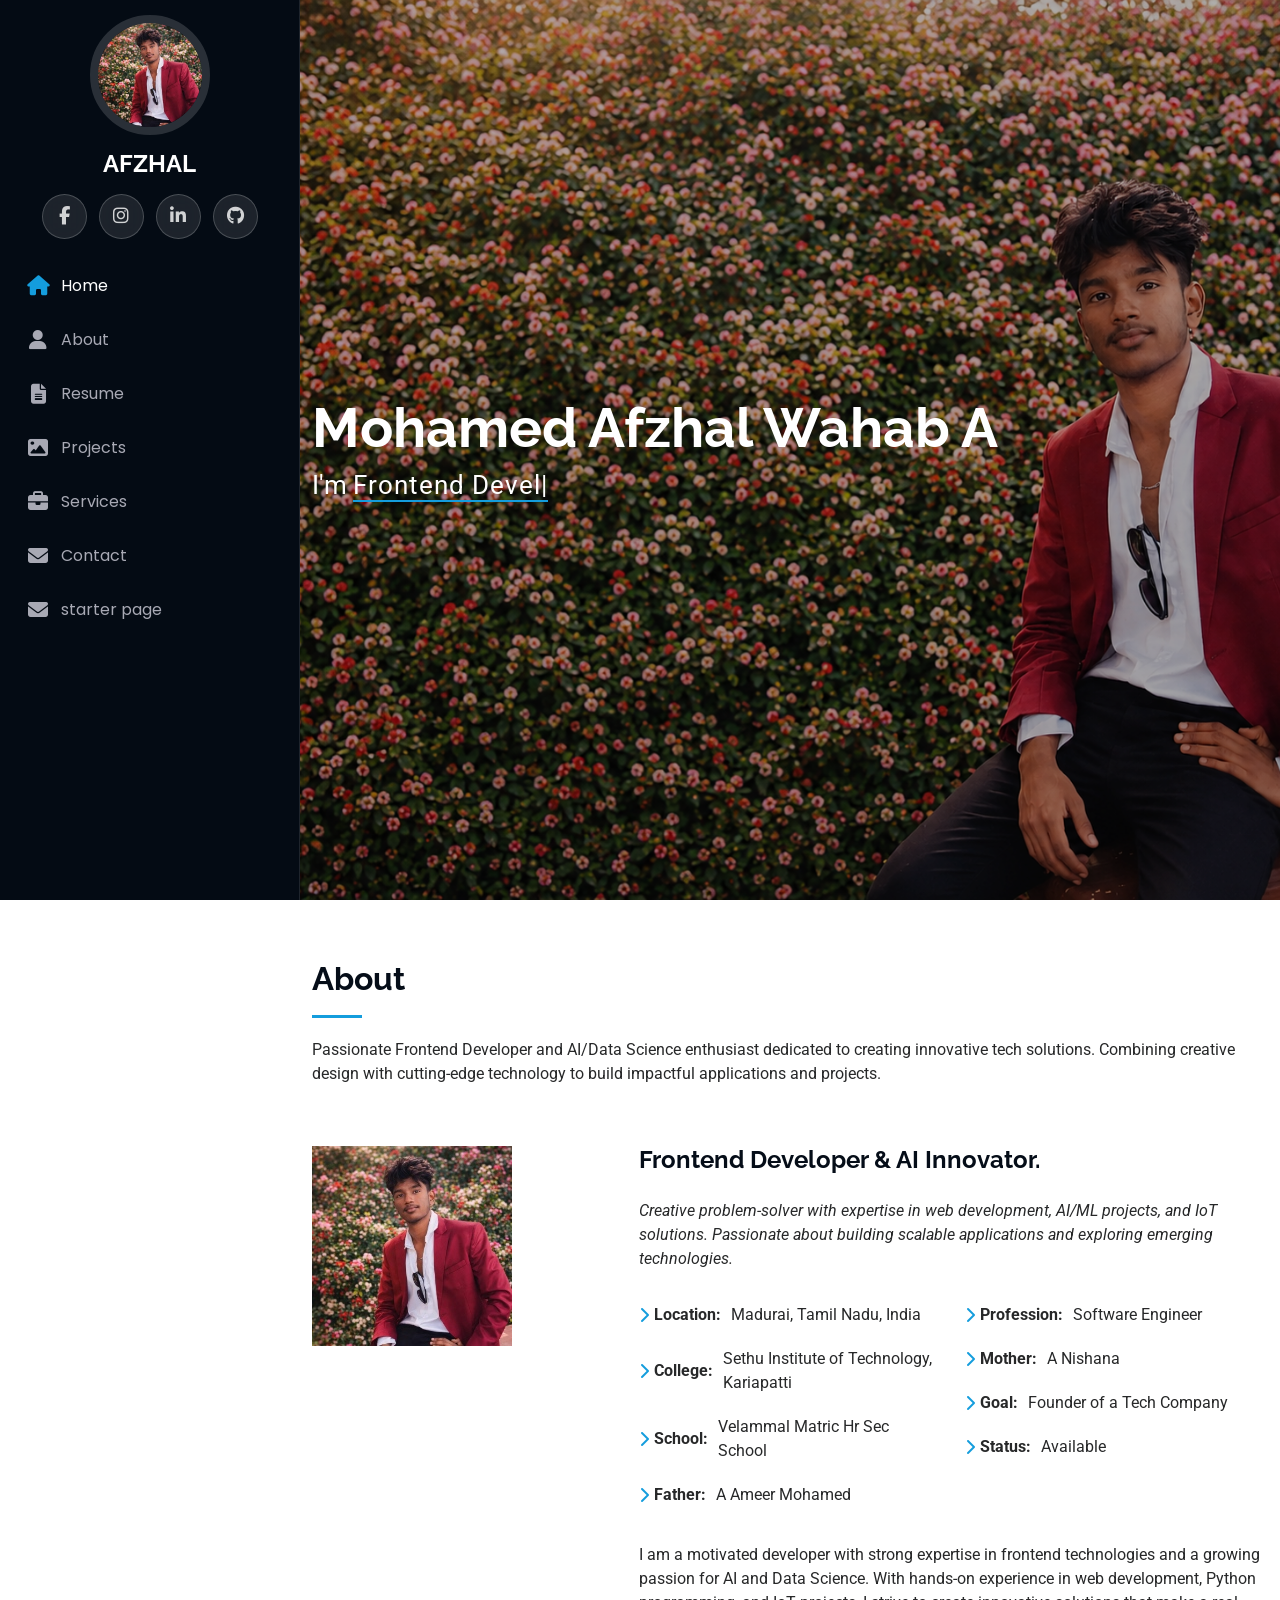
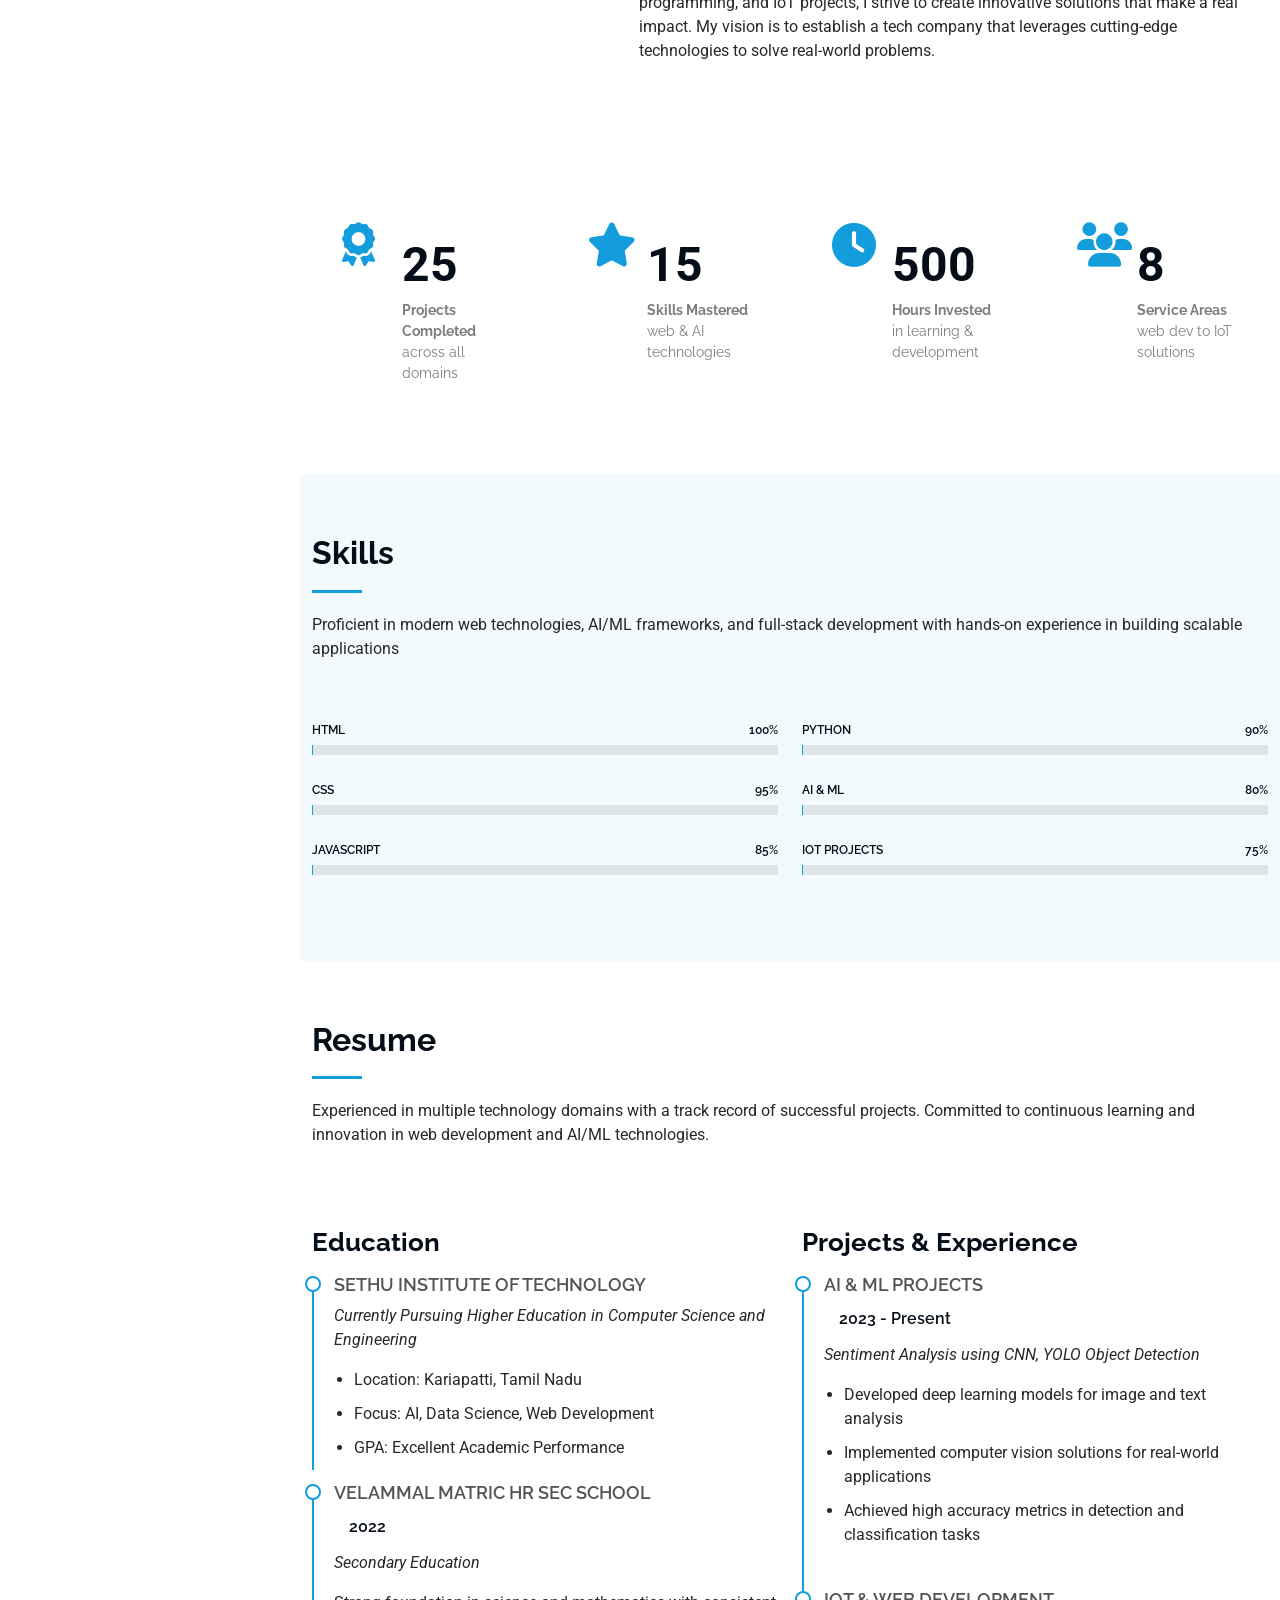
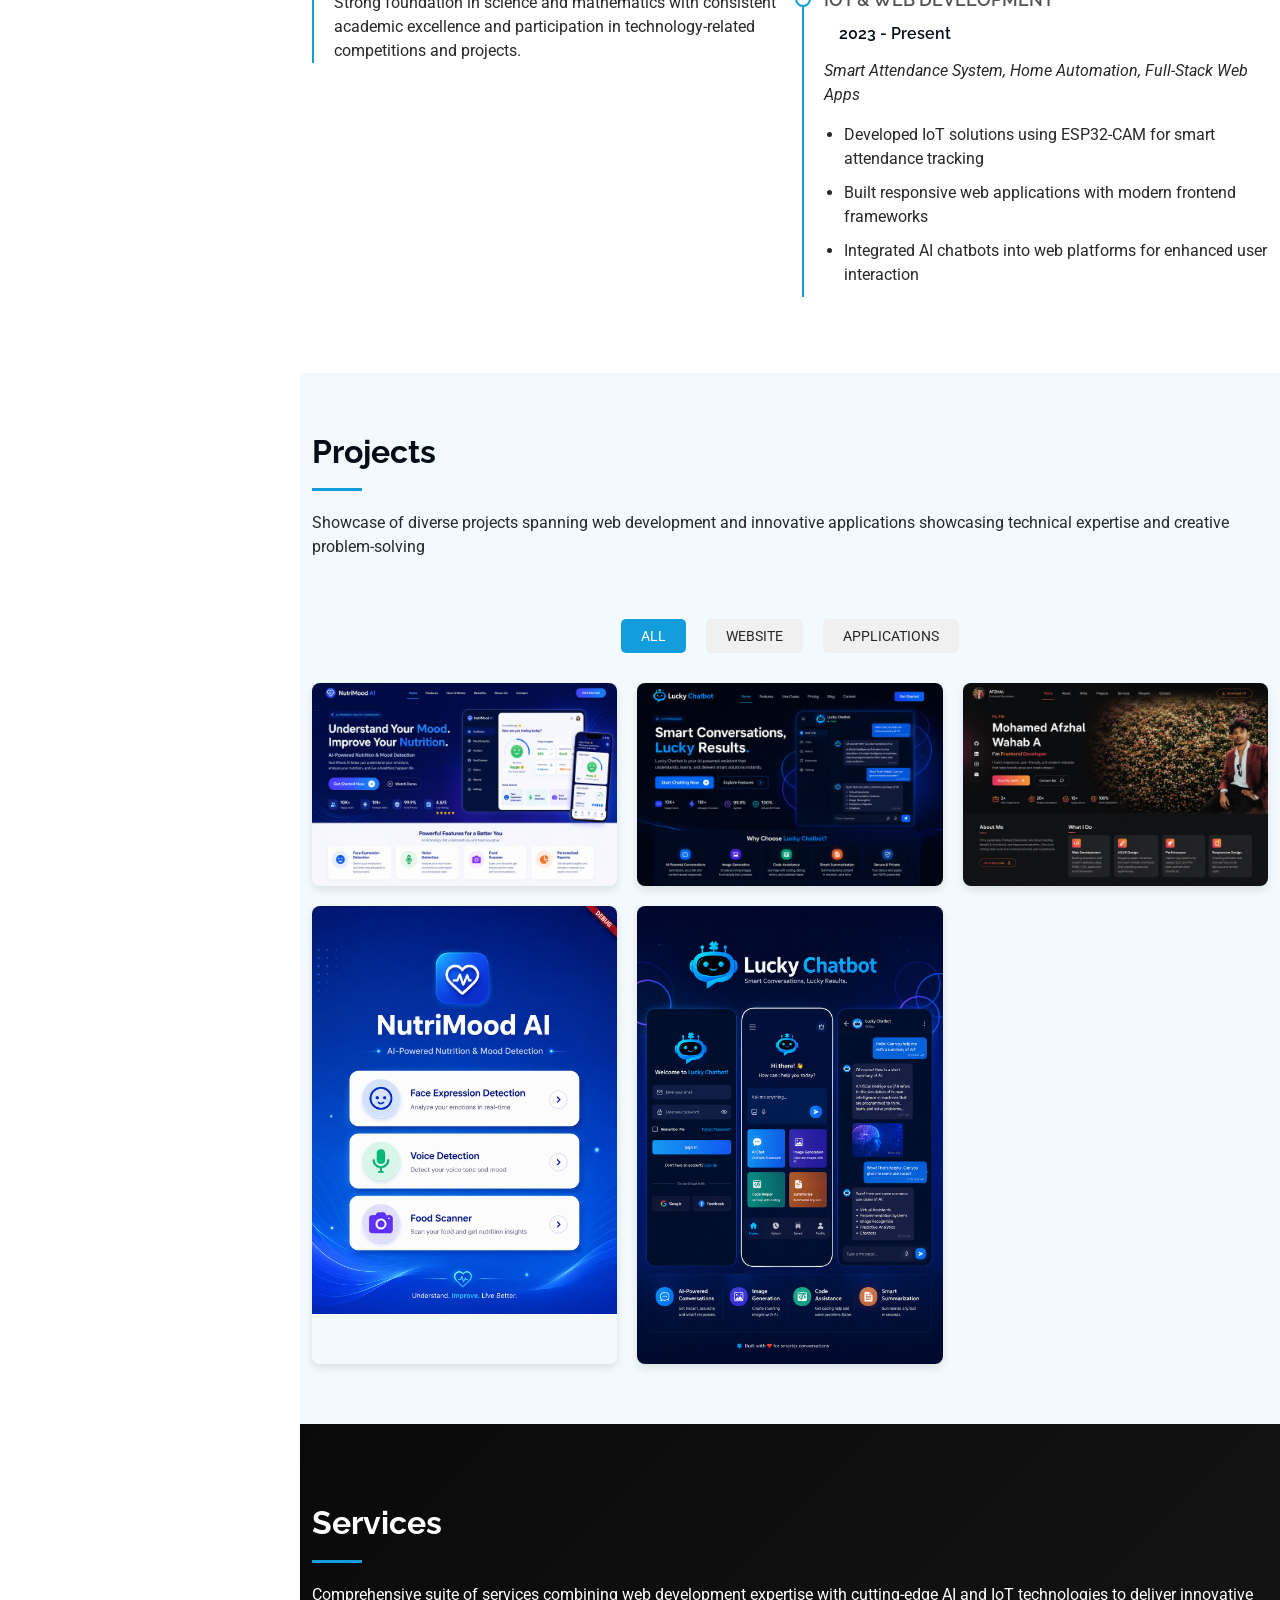
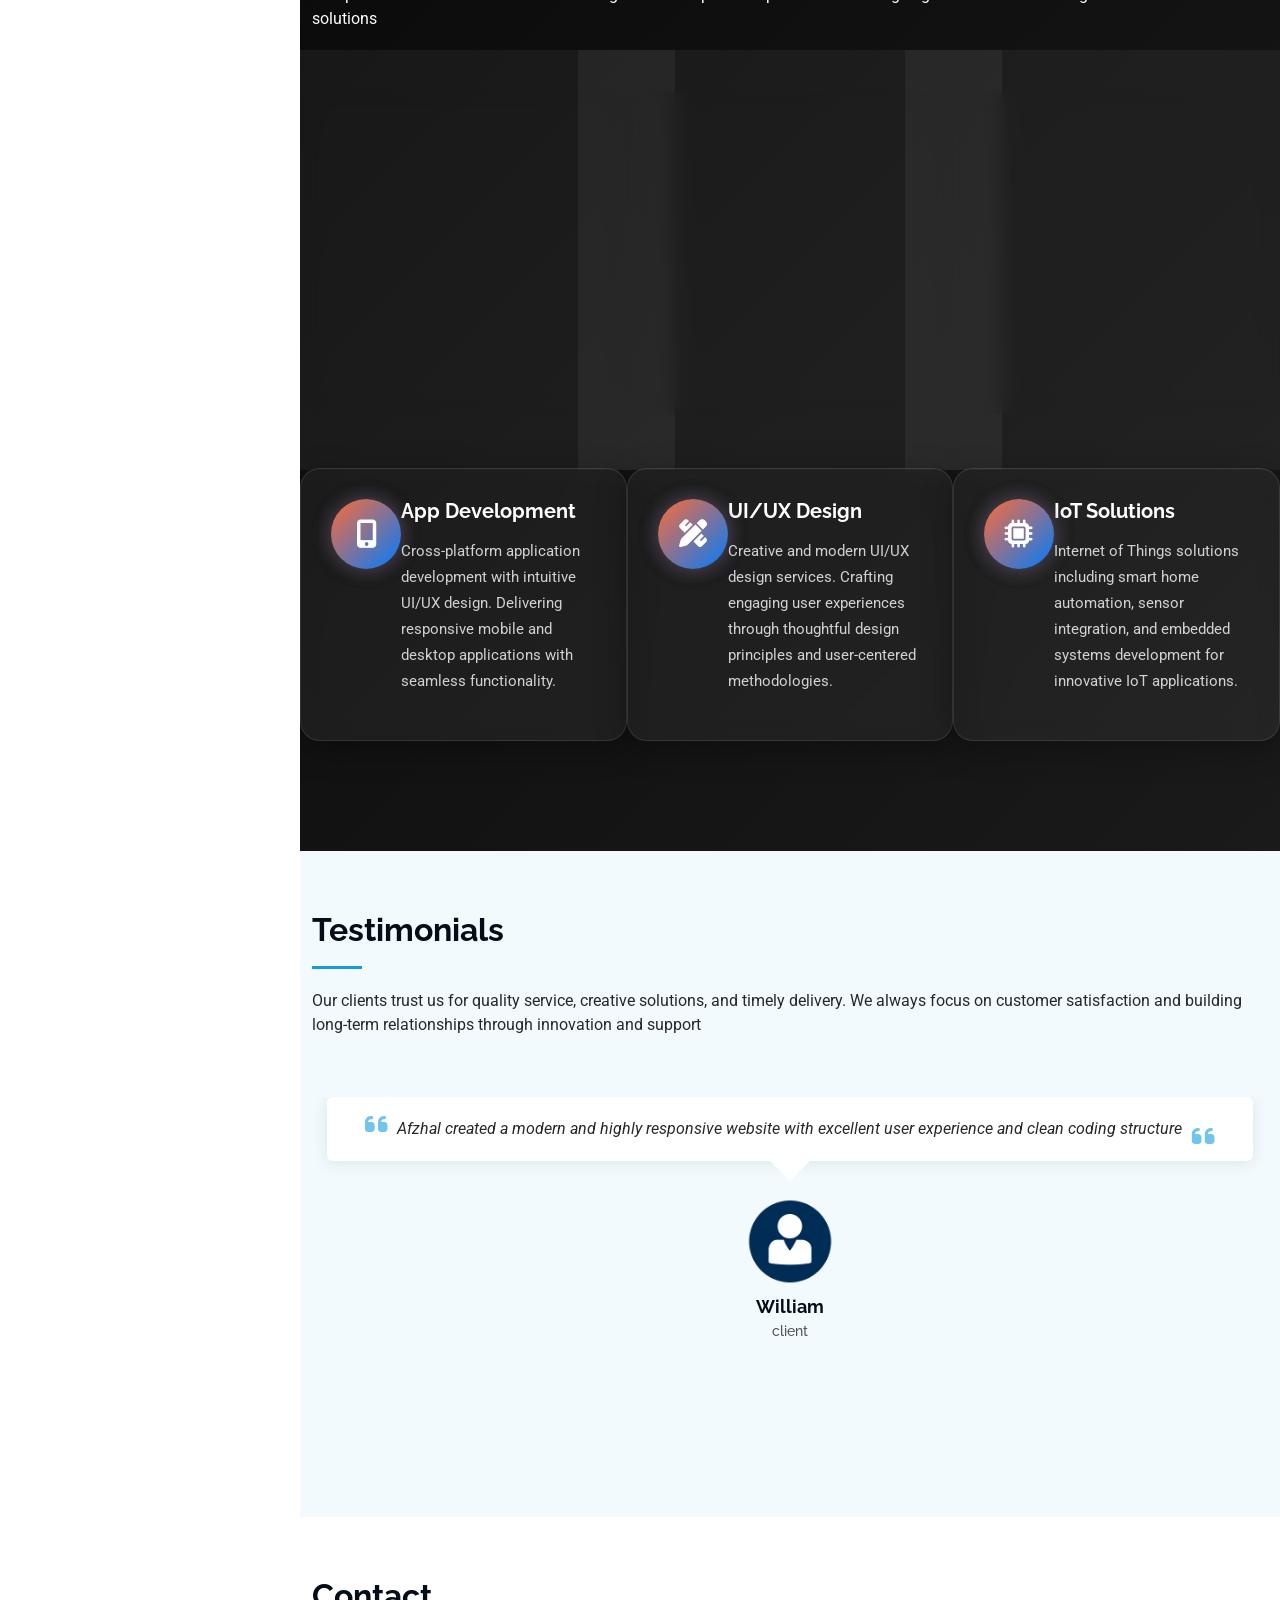
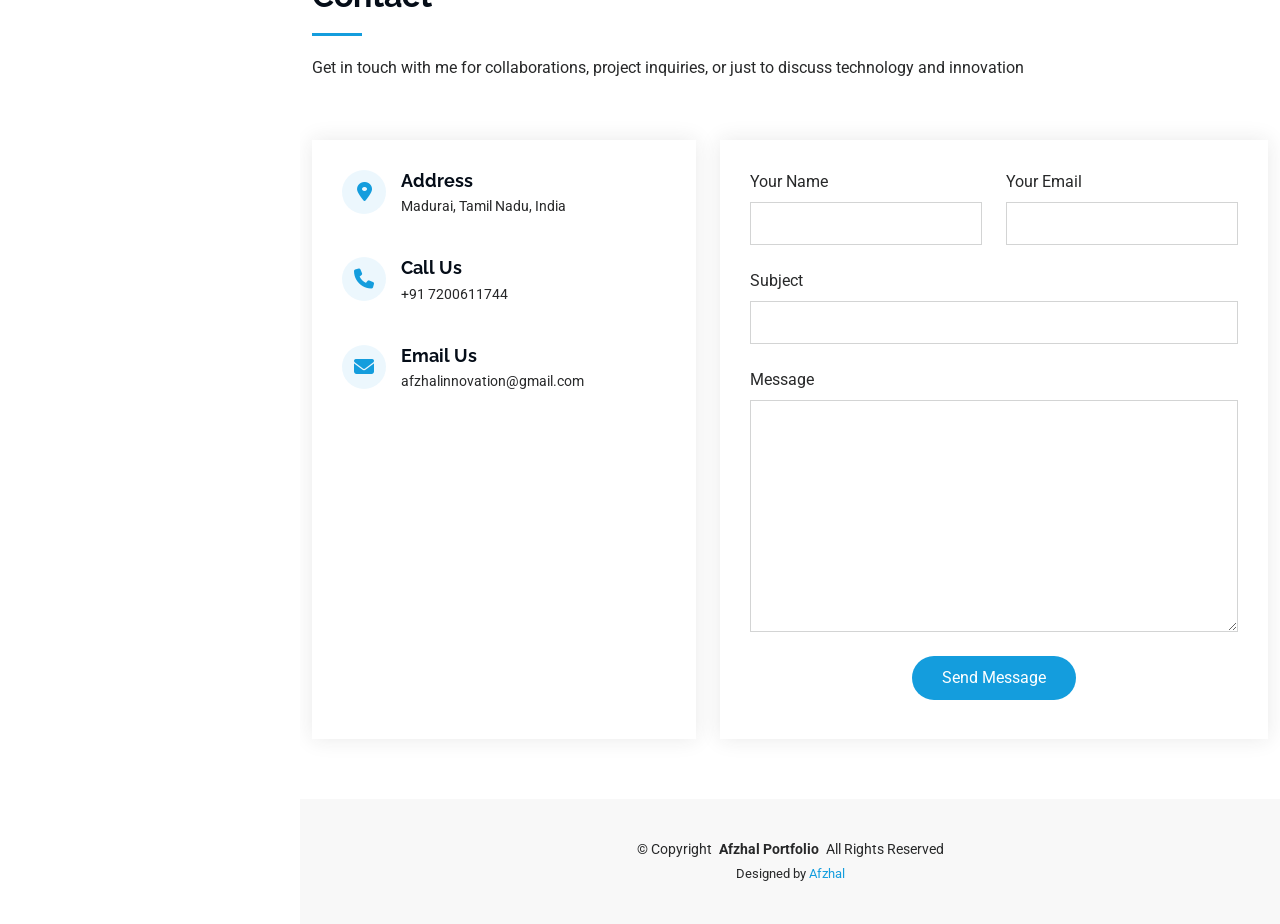
==== commit 0bcdf6c4: "Update print statement from 'Hello' to 'Goodbye'" ====
--- a/index.html
+++ b/index.html
@@ -474,7 +474,7 @@
               <div class="testimonial-item">
                 <p><i class="fas fa-quote-left quote-icon-left"></i> <span>Afzhal created a modern and highly responsive website with excellent user experience and clean coding structure</span> <i class="fas fa-quote-right quote-icon-right"></i></p>
                 <img src="assets/img/testimonials/testimonials-1.png" class="testimonial-img" alt="">
-                <h3>raj kumar</h3>
+                <h3>William</h3>
                 <h4>client</h4>
               </div>
             </div>
@@ -754,4 +754,4 @@
 
 </body>
 
-</html>+</html>
